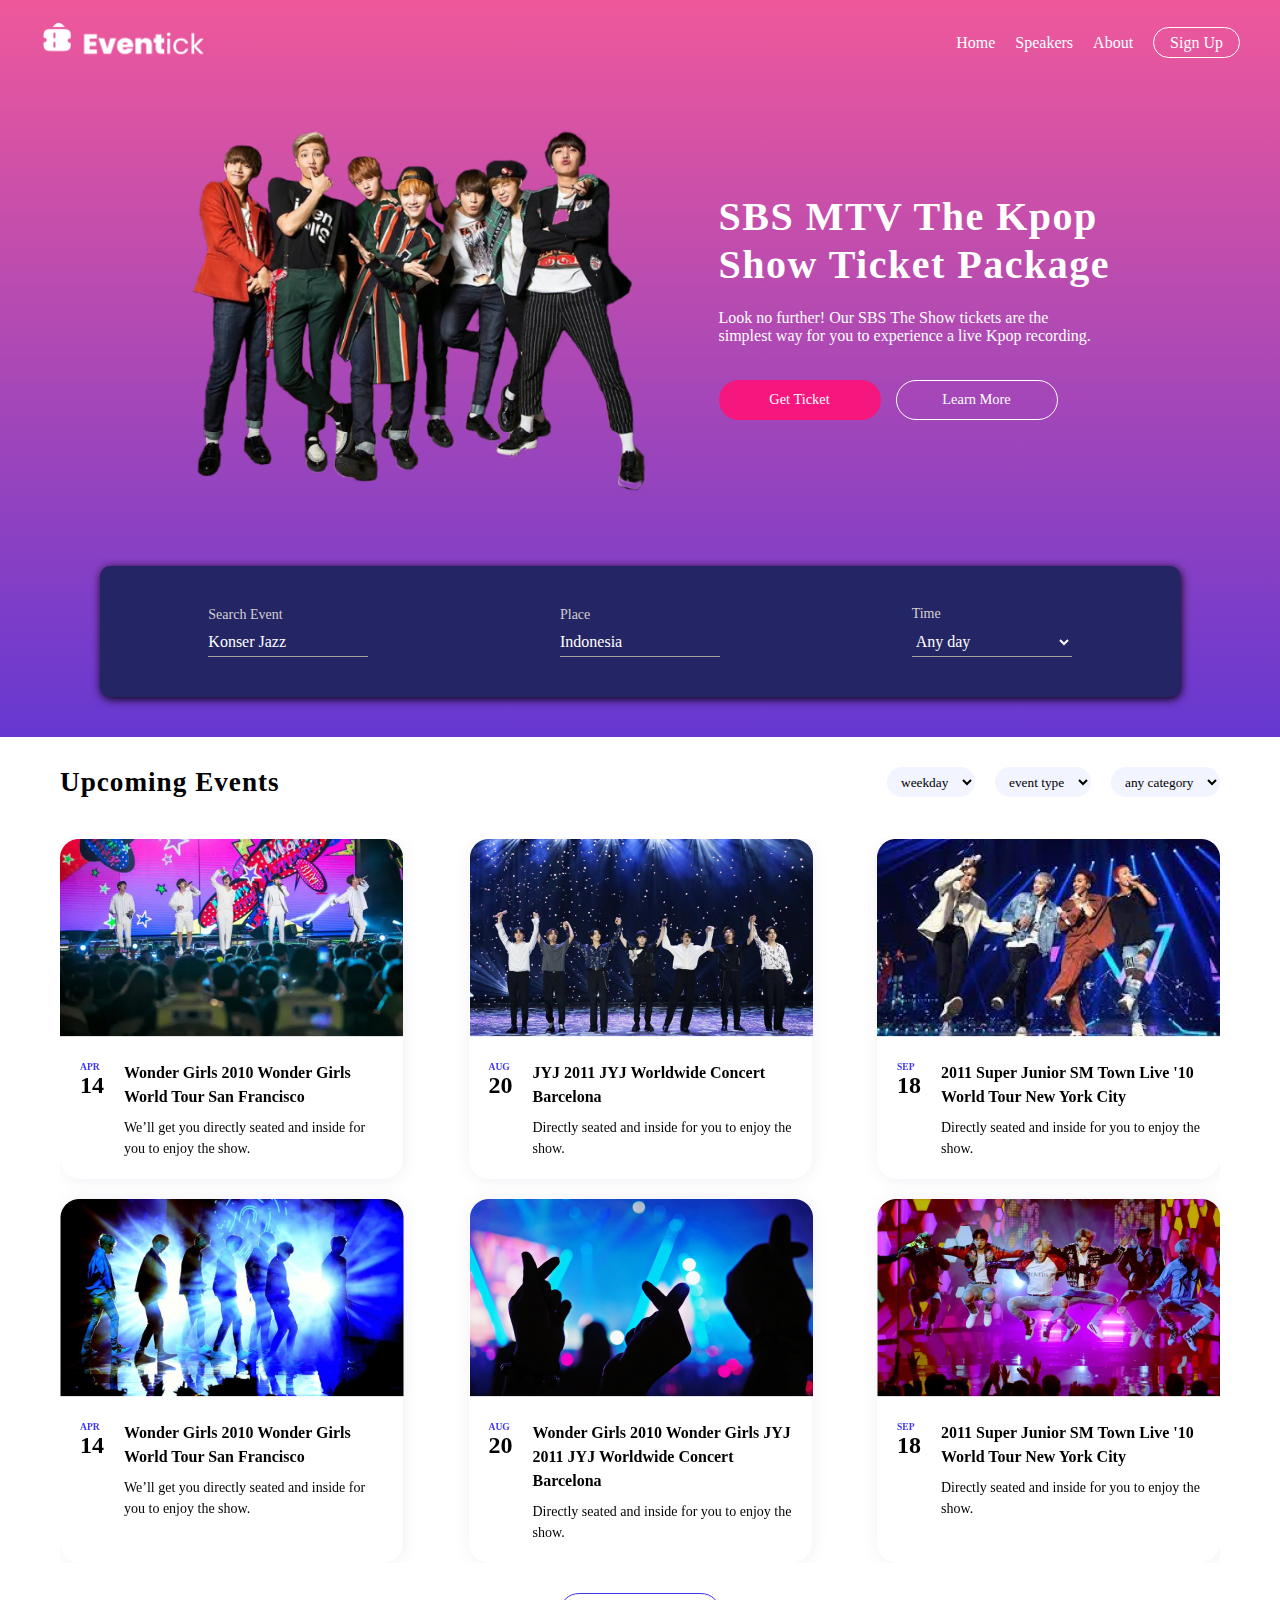
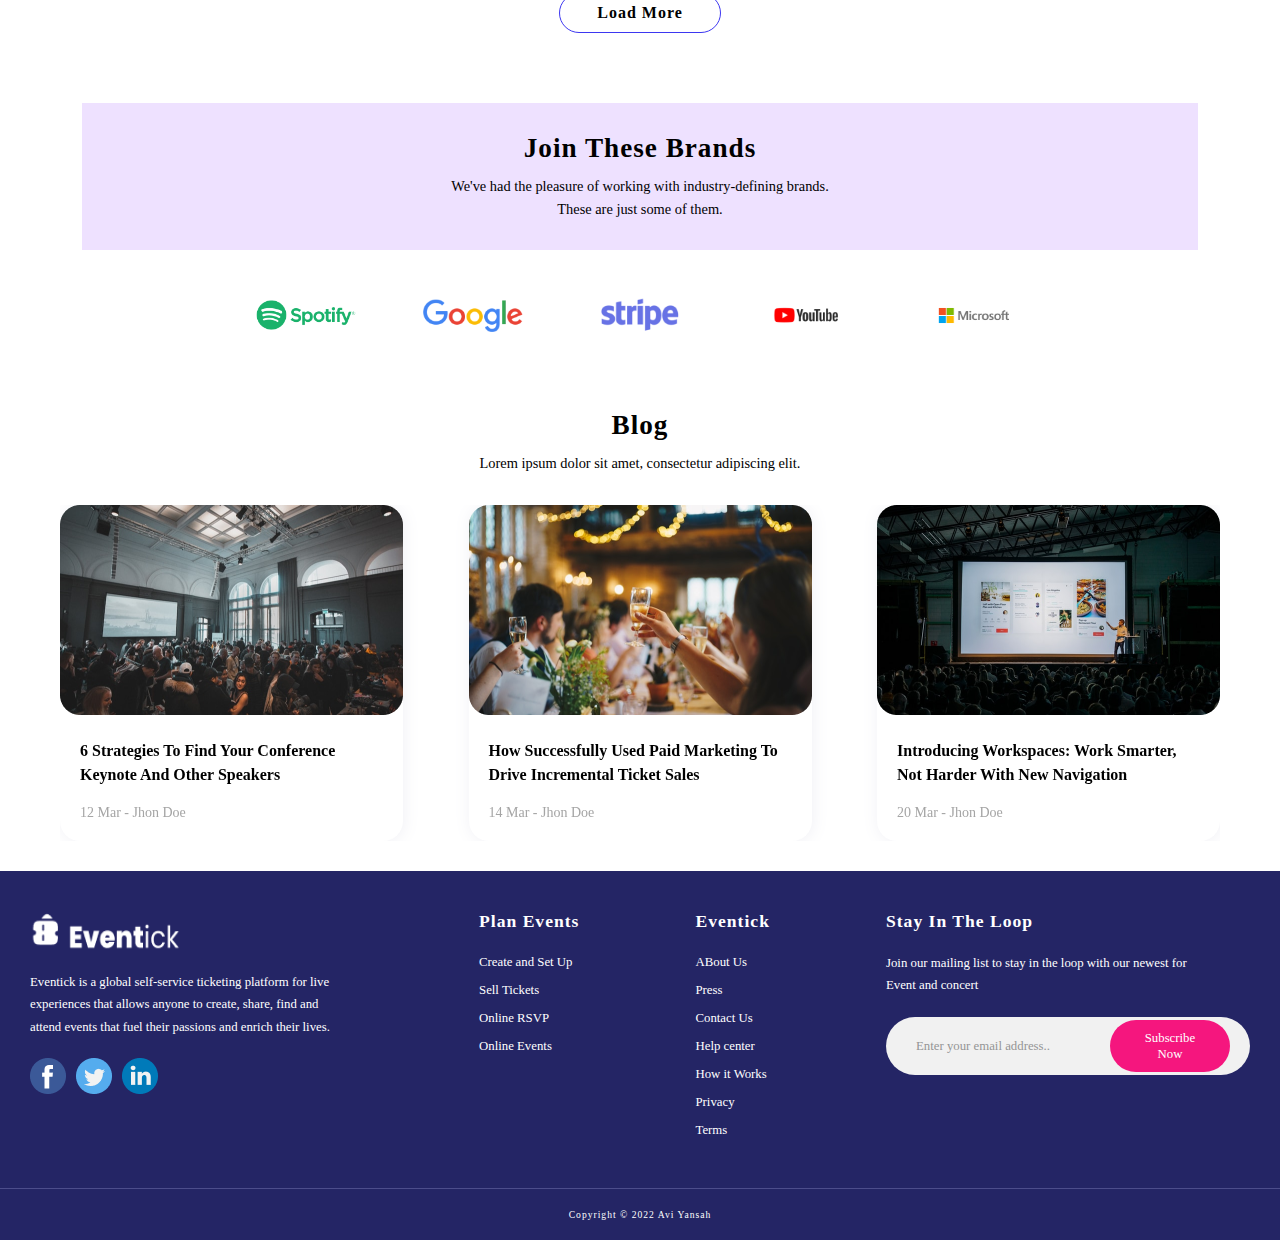
==== index.html @ 6600b99f "Ajouter speakers section" ====
<!DOCTYPE html>
<html lang="en">

<head>
    <meta charset="UTF-8">
    <meta name="viewport" content="width=device-width, initial-scale=1.0">
    <link rel="stylesheet" href="./assets/css/index.css">
    <title>Eventick</title>
</head>

<body>
    <!--Header-->
    <header>
        <nav>
            <div class="logo">
                <img src="./assets/imgs/eventick.png" alt="Eventick">
            </div>
            <div class="nav-menu">
                <ul>
                    <li><a href="index.html">Home</a></li>
                    <li><a href="speakers.html">Speakers</a></li>
                    <li><a href="about.html">About</a></li>
                    <li class="signup-button"><a href="about.html">Sign Up</a></li>
                </ul>
            </div>
        </nav>
        <div class="hero-section">
            <div class="hero-image">
                <img src="./assets/imgs/home-img.png" alt="">
            </div>
            <div class="hero-text">
                <h1 class="hero-title">
                    SBS MTV The Kpop Show Ticket Package
                </h1>
                <p class="hero-paragraph">
                    Look no further! Our SBS The Show tickets are the simplest way for you to experience a live Kpop
                    recording.
                </p>
                <div class="hero-buttons">
                    <button class="primary-button">
                        <a href="#">Get Ticket</a>
                    </button>
                    <button class="secondary-button">
                        <a href="#">Learn more</a>
                    </button>
                </div>
            </div>
        </div>
        <div class="search-box">
            <div class="box">
                <div class="box-title">Search Event</div>
                <input type="search" placeholder="Konser Jazz">
            </div>
            <div class="box">
                <div class="box-title">Place</div>
                <input type="search" placeholder="Indonesia">
            </div>
            <div class="box">
                <div class="box-title">Time</div>
                <select name="time" id="">
                    <option value="Any day">Any day</option>
                </select>
            </div>
        </div>
    </header>
    <!--End Header-->

    <!--events section-->
    <section class="events">
        <div class="events-head">
            <h4 class="events-title section-title">
                Upcoming Events
            </h4>
            <div class="filter">
                <select name="weekday" id="weekday">
                    <option value="weekday">weekday</option>
                </select>
                <select name="Event-filter" id="events-type">
                    <option value="Event-Type">event type</option>
                </select>
                <select name="category" id="category">
                    <option value="category">any category</option>
                </select>
            </div>
        </div>
        <div class="grid-list">
            <div class="card">
                <div class="card-image">
                    <img src="./assets/imgs/event1.png" alt="">
                </div>
                <div class="card-content">
                    <div class="event-date">
                        <p>APR
                        <p>
                        <p>14</p>
                    </div>
                    <div class="event-content_text">
                        <h5 class="card-title">Wonder Girls 2010 Wonder Girls
                            World Tour San Francisco
                        </h5>
                        <p class="card-descreption">
                            We’ll get you directly seated and
                            inside for you to enjoy the show.
                        </p>
                    </div>
                </div>
            </div>
            <div class="card">
                <div class="card-image">
                    <img src="./assets/imgs/event2.png" alt="">
                </div>
                <div class="card-content">
                    <div class="event-date">
                        <p>AUG
                        <p>
                        <p>20</p>
                    </div>
                    <div class="event-content_text">
                        <h5 class="card-title">
                            JYJ 2011 JYJ Worldwide Concert Barcelona
                        </h5>
                        <p class="card-descreption">
                            Directly seated and inside for you to enjoy the show.
                        </p>
                    </div>
                </div>
            </div>
            <div class="card">
                <div class="card-image">
                    <img src="./assets/imgs/event3.png" alt="">
                </div>
                <div class="card-content">
                    <div class="event-date">
                        <p>SEP
                        <p>
                        <p>18</p>
                    </div>
                    <div class="event-content_text">
                        <h5 class="card-title">
                            2011 Super Junior SM Town Live '10 World Tour New York City
                        </h5>
                        <p class="card-descreption">
                            Directly seated and inside for you to enjoy the show.
                        </p>
                    </div>
                </div>
            </div>
            <div class="card">
                <div class="card-image">
                    <img src="./assets/imgs/event4.png" alt="">
                </div>
                <div class="card-content">
                    <div class="event-date">
                        <p>APR
                        <p>
                        <p>14</p>
                    </div>
                    <div class="event-content_text">
                        <h5 class="card-title">
                            Wonder Girls 2010 Wonder Girls World Tour San Francisco
                        </h5>
                        <p class="card-descreption">
                            We’ll get you directly seated and inside for you to enjoy the show.
                        </p>
                    </div>
                </div>
            </div>
            <div class="card">
                <div class="card-image">
                    <img src="./assets/imgs/event5.png" alt="">
                </div>
                <div class="card-content">
                    <div class="event-date">
                        <p>AUG
                        <p>
                        <p>20</p>
                    </div>
                    <div class="event-content_text">
                        <h5 class="card-title">Wonder Girls 2010 Wonder Girls
                            JYJ 2011 JYJ Worldwide Concert Barcelona
                        </h5>
                        <p class="card-descreption">
                            Directly seated and inside for you to enjoy the show.
                        </p>
                    </div>
                </div>
            </div>
            <div class="card">
                <div class="card-image">
                    <img src="./assets/imgs/event6.png" alt="">
                </div>
                <div class="card-content">
                    <div class="event-date">
                        <p>SEP
                        <p>
                        <p>18</p>
                    </div>
                    <div class="event-content_text">
                        <h5 class="card-title">
                            2011 Super Junior SM Town Live '10 World Tour New York City
                        </h5>
                        <p class="card-descreption">
                            Directly seated and inside for you to enjoy the show.
                        </p>
                    </div>
                </div>
            </div>
        </div>
        <button type="button" class="secondary-button load-more_btn">
            <a href="#">Load More</a>
        </button>
    </section>
    <!--end events section-->

    <!--brands section-->
    <section class="brands">
        <div class="brands-background">
            <h4 class="section-title">
                Join these brands
            </h4>
            <p class="descreption">
                We've had the pleasure of working with industry-defining brands.<br>
                These are just some of them.
            </p>

        </div>
        <div class="brands-list">
            <div class="brand-logo">
                <img src="/assets/imgs/spotify.png" alt="">
            </div>
            <div class="brand-logo">
                <img src="/assets/imgs/google.png" alt="">
            </div>
            <div class="brand-logo">
                <img src="/assets/imgs/stripe.png" alt="">
            </div>
            <div class="brand-logo">
                <img src="/assets/imgs/youtube.png" alt="">
            </div>
            <div class="brand-logo">
                <img src="/assets/imgs/microsoft.png" alt="">
            </div>
        </div>

    </section>
    <!--end brands section-->

    <!--blog section-->
    <section class="blog">
        <div class="blog-heading">
            <h4 class="section-title">
                Blog
            </h4>
            <p class="descreption">
                Lorem ipsum dolor sit amet, consectetur adipiscing elit.
            </p>
        </div>
        <div class="grid-list">
            <div class="card">
                <div class="card-image">
                    <img src="/assets/imgs/blog1.png" alt="">
                </div>
                <div class="blog-card-content">
                    <h5 class="card-title">
                        6 Strategies to Find Your Conference Keynote and Other Speakers
                    </h5>
                    <p class="blog-publishing-info">
                        12 Mar - Jhon Doe
                    </p>
                </div>
            </div>
            <div class="card">
                <div class="card-image">
                    <img src="/assets/imgs/blog2.png" alt="">
                </div>
                <div class="blog-card-content">
                    <h5 class="card-title">
                        How Successfully Used Paid Marketing to Drive Incremental Ticket Sales
                    </h5>
                    <p class="blog-publishing-info">
                        14 Mar - Jhon Doe
                    </p>
                </div>
            </div>
            <div class="card">
                <div class="card-image">
                    <img src="/assets/imgs/blog3.png" alt="">
                </div>
                <div class="blog-card-content">
                    <h5 class="card-title">
                        Introducing Workspaces: Work smarter, not harder with new navigation
                    </h5>
                    <p class="blog-publishing-info">
                        20 Mar - Jhon Doe
                    </p>
                </div>
            </div>
        </div>
    </section>
    <!--end blog section-->

    <!--footer-->
    <footer>
        <div class="footer">
            <div class="footer-info">
                <div class="footer-logo">
                    <img src="/assets/imgs/eventick.png" alt="">
                </div>
                <p class="footer-paragraph">
                    Eventick is a global self-service ticketing
                    platform for live experiences that allows anyone
                    to create, share, find and attend events that fuel
                    their passions and enrich their lives.
                </p>
                <div class="social-media_icons">
                    <div class="icon">
                        <img src="/assets/imgs/facebook.png" alt="">
                    </div>
                    <div class="icon">
                        <img src="/assets/imgs/twitter.png" alt="">
                    </div>
                    <div class="icon">
                        <img src="/assets/imgs/linkedin.png" alt="">
                    </div>
                </div>
            </div>

            <div class="footer-menu events-plan">
                <h5 class="footer-items_title">
                    Plan Events
                </h5>
                <ul>
                    <li><a href="#">Create and Set Up</a></li>
                    <li><a href="#">Sell Tickets</a></li>
                    <li><a href="#">Online RSVP</a></li>
                    <li><a href="#">Online Events</a></li>
                </ul>
            </div>

            <div class="footer-menu">
                <h5 class="footer-items_title">
                    Eventick
                </h5>
                <ul class="footer-menu_items">
                    <li><a href="about.html">ABout Us</a></li>
                    <li><a href="#">Press</a></li>
                    <li><a href="#">Contact Us</a></li>
                    <li><a href="#">Help center</a></li>
                    <li><a href="#">How it Works</a></li>
                    <li><a href="#">Privacy</a></li>
                    <li><a href="#">Terms</a></li>
                </ul>
            </div>

            <div class="subscribe">
                <div class="subscribe-text">
                    <h5 class="footer-items_title">
                        Stay In The Loop
                    </h5>
                    <p class="footer-paragraph">
                        Join our mailing list to stay in the loop
                        with our newest for Event and concert
                    </p>
                    <form action="" class="subscribe-form">
                        <input type="email" placeholder="Enter your email address..">
                        <button class="subscribe-button"><a href="#">Subscribe Now</a></button>
                    </form>
                </div>
            </div>
        </div>
        <p class="copyright">
            Copyright © 2022 Avi Yansah
        </p>
    </footer>
    <!--end footer-->
</body>

</html>
---- assets/css/index.css ----
* {
  margin: 0;
  padding: 0;
  box-sizing: border-box;
  font-family: "puppins";
}
:root {
  --primary-color: #f5167e;
  --secondary-color: #3d37f1;
  --color1: #242565;
}
header {
  padding: 20px 40px;
  background-image: linear-gradient(#ed4690e6, rgba(85, 34, 204, 0.9)),
    url("./imgs/bg1.png");
  background-position: center;
  background-repeat: no-repeat;
  background-size: cover;
  display: flex;
  flex-direction: column;
}
nav {
  display: flex;
  justify-content: space-between;
  align-items: center;
}
.nav-menu ul {
  display: flex;
  list-style: none;
}
.nav-menu ul li {
  margin-right: 20px;
}
.nav-menu ul li:last-child {
  margin-right: 0;
}
.nav-menu ul li a {
  color: #fff;
  text-decoration: none;
  font-size: 1rem;
}
.logo {
  width: 165px;
  height: 46px;
}
.logo img {
  width: 100%;
  height: 100%;
  object-fit: fill;
}
.signup-button a {
  width: 113px;
  width: 41px;
  border: 1px solid #ffffff;
  padding: 6px 16px;
  border-radius: 20px;
  background: transparent;
}

.hero-section {
  display: flex;
  align-items: center;
  justify-content: center;
  padding: 40px 0;
}
.hero-image {
  width: 600px;
  height: 400px;
  padding: 10px;
}
.hero-image img {
  width: 100%;
  height: 100%;
  object-fit: contain;
}
.hero-text {
  display: flex;
  flex-direction: column;
  color: #fff;
  max-width: 443px;
}
.hero-title {
  font-size: 2.5rem;
  line-height: 3rem;
  letter-spacing: 1.5px;
}
.hero-paragraph {
  font-size: 1.125;
  margin: 20px 0;
  max-width: 380px;
}
.hero-buttons {
  display: flex;
  column-gap: 15px;
  row-gap: 20px;
  flex-wrap: wrap;
  margin-top: 15px;
}
.primary-button,
.secondary-button {
  outline: none;
  border-radius: 20px;
  width: 162px;
  height: 40px;
}
.primary-button a,
.secondary-button a {
  font-size: 0.9rem;
  font-weight: 500;
  padding: 8px 32px;
  text-transform: capitalize;
  color: #fff;
  text-decoration: none;
  text-align: center;
}
.primary-button {
  border: none;
  background-color: var(--primary-color);
}
.secondary-button {
  background: transparent;
  border: 1px solid #ffffff;
}

.search-box {
  align-self: center;
  display: flex;
  justify-content: space-around;
  align-items: center;
  flex-wrap: wrap;
  gap: 15px;
  background-color: var(--color1);
  padding: 40px 20px;
  border-radius: 10px;
  width: 90%;
  max-width: 1086px;
  box-shadow: 1px 2px 10px #000;
  margin: 20px auto;
}
.box-title {
  color: #d4d0d0;
  margin-bottom: 5px;
  font-size: 14px;
  font-weight: 400;
}
.box input,
.box select {
  font-size: 16px;
  outline: none;
  background: transparent;
  border: none;
  border-bottom: 1px solid #a5a1a1;
  padding: 5px 0;
  color: #fff;
  width: 160px;
}
.box input::placeholder {
  color: #ffffff;
}

/*events section*/
.section-title {
  font-size: 1.7rem;
  font-weight: 600;
  text-transform: capitalize;
  letter-spacing: 1px;
  margin-bottom: 0.7rem;
}
.events {
  display: flex;
  flex-direction: column;
  justify-content: center;
  align-items: center;
  row-gap: 30px;
  padding: 30px 60px;
}

.events-head,.speakers-head {
  display: flex;
  justify-content: space-between;
  width: 100%;
}

.filter {
  display: flex;
  gap: 20px;
}
.filter select {
  height: 30px;
  outline: none;
  border-radius: 20px;
  padding: 5px 10px;
  background-color: #F2F4FF;
  border: none;
}

.filter select input{
  color: #1D275F;
  font-size: 0.875rem;
  opacity: .7;
}

.grid-list {
  width: 100%;
  display: grid;
  grid-template-columns: 1fr 1fr auto;
  row-gap: 20px;
  column-gap: 15px;
  overflow: hidden;
  padding: 1.2rem auto;
}

.card {
  width: 343px;
  border-radius: 20px;
  filter: drop-shadow(1px 1px 8px #f0f0f5);
  background: #ffffff;
}

.card-image img{
  object-fit: cover;
}

.card-content {
  display: flex;
  padding: 20px;
  column-gap: 20px;
  border-bottom-left-radius: 20px;
  border-bottom-right-radius: 20px;
}

.event-date p:first-child {
  color: var(--secondary-color);
  font-size: 0.6rem;
  font-weight: 600;
}
.event-date p:last-child {
  font-size: 1.5rem;
  font-weight: 600;
}

.card-title {
  font-size: 1rem;
  text-transform: capitalize;
  line-height: 150%;
  margin-bottom: 0.5rem;
}

.card-descreption {
  font-size: 0.875rem;
  line-height: 150%;
}
.load-more_btn {
  border: 1px solid var(--secondary-color);
}
.load-more_btn a {
  color: #000;
  font-size: 1rem;
  text-transform: capitalize;
  letter-spacing: 1px;
  font-weight: 550;
}

/*brands*/

.brands {
  display: flex;
  flex-direction: column;
  align-items: center;
  row-gap: 40px;
  padding: 40px 20px;
}

.brands-background {
  background-color: #eee1ff;
  width: 90%;
  text-align: center;
  padding: 30px;
}

.descreption {
  font-size: 0.9rem;
  line-height: 1.4rem;
}

.brands-list {
  display: flex;
  justify-content: center;
  flex-wrap: wrap;
}

.brand-logo {
  width: 167px;
  height: 50px;
  display: flex;
  justify-content: center;
  align-items: center;
}
.brand-logo img {
  width: 100%;
  height: 100%;
  object-fit: contain;
}

.brand-logo img:nth-child(1),
.brand-logo img:nth-child(2),
.brand-logo img:nth-child(3) {
  width: 60%;
}

/*blog*/

.blog {
  display: flex;
  flex-direction: column;
  align-items: center;
  padding: 30px 60px;
}

.blog-heading {
  text-align: center;
  margin-bottom: 30px;
}

.blog-card-content{
  display: flex;
  flex-direction: column;
  padding: 20px;
  row-gap: 10px;
  border-bottom-left-radius: 20px;
  border-bottom-right-radius: 20px;
}
.blog-publishing-info{
  font-size: 0.875rem;
  color: #A5A5A5;
}


/*footer */
footer{
  background-color: var(--color1);
  display: flex;
  flex-direction: column;
}
.footer{
  align-items: start;
  display: flex;
  flex-wrap: wrap;
  justify-content : space-between;
  gap: 20px;
  padding: 40px 30px;
  border-bottom: 1px solid #4C4D8B;
}
.footer-info{
  display: flex;
  flex-direction: column;
}
.footer-logo{
  width: 150px;
  height: 50px;
}
.footer-logo img{
  width: 100%;
  height: 100%;
}

.footer-paragraph{
  font-size: .8rem;
  color: #ffffff;
  max-width : 333px;
  margin : 10px 0 20px 0;
  padding-right: 20px;
  line-height: 1.4rem;
}

.social-media_icons{
  display: flex;
  justify-content: start;
}

.icon{
  width: 36px;
  height: 36px;
  margin-right: 10px;
}
.icon:last-child{
  margin-right : 0;
}
.icon img{
  width: 100%;
  height: 100%;
}

.footer-items_title{
  font-size: 1.1rem;
  color: #ffffff;
  letter-spacing: 1px;
  margin-bottom : 20px;
}
.footer-menu ul{
  list-style : none;
}
.footer-menu ul li{
  margin-bottom : 10px;
}
.footer-menu ul li a{
  text-decoration: none;
  color: #ffffff;
  font-size : .8rem
}

.subscribe{
  display : flex;
  flex-direction: column;
}
.subscribe-form{
  background-color: #F1F1F1;
  width: 364px;
  height: 58px;
  border-radius: 50px;
  padding: 5px 20px;

  display: flex;
  align-items: center;
  justify-content: center;
  column-gap: 20px;
}

.subscribe-form input{
  padding: 5px 10px;
  outline: none;
  border: none;
  background: transparent;
}
.subscribe-form input::placeholder{
  color: #959595;
  font-size: .8rem;
}

.subscribe-button{
  max-width: 130px;
  padding: 10px 24px;
  text-align: center;
  outline: none;
  background-color: var(--primary-color);
  border: none;
  border-radius: 50px;
}
.subscribe-button a{
   font-size: .8rem;
   color: #ffffff;
   text-decoration: none;
}

.copyright{
  font-size: .6rem;
  color: #ffffff;
  margin: 20px 0;
  letter-spacing : 1px;
  text-align: center;
}
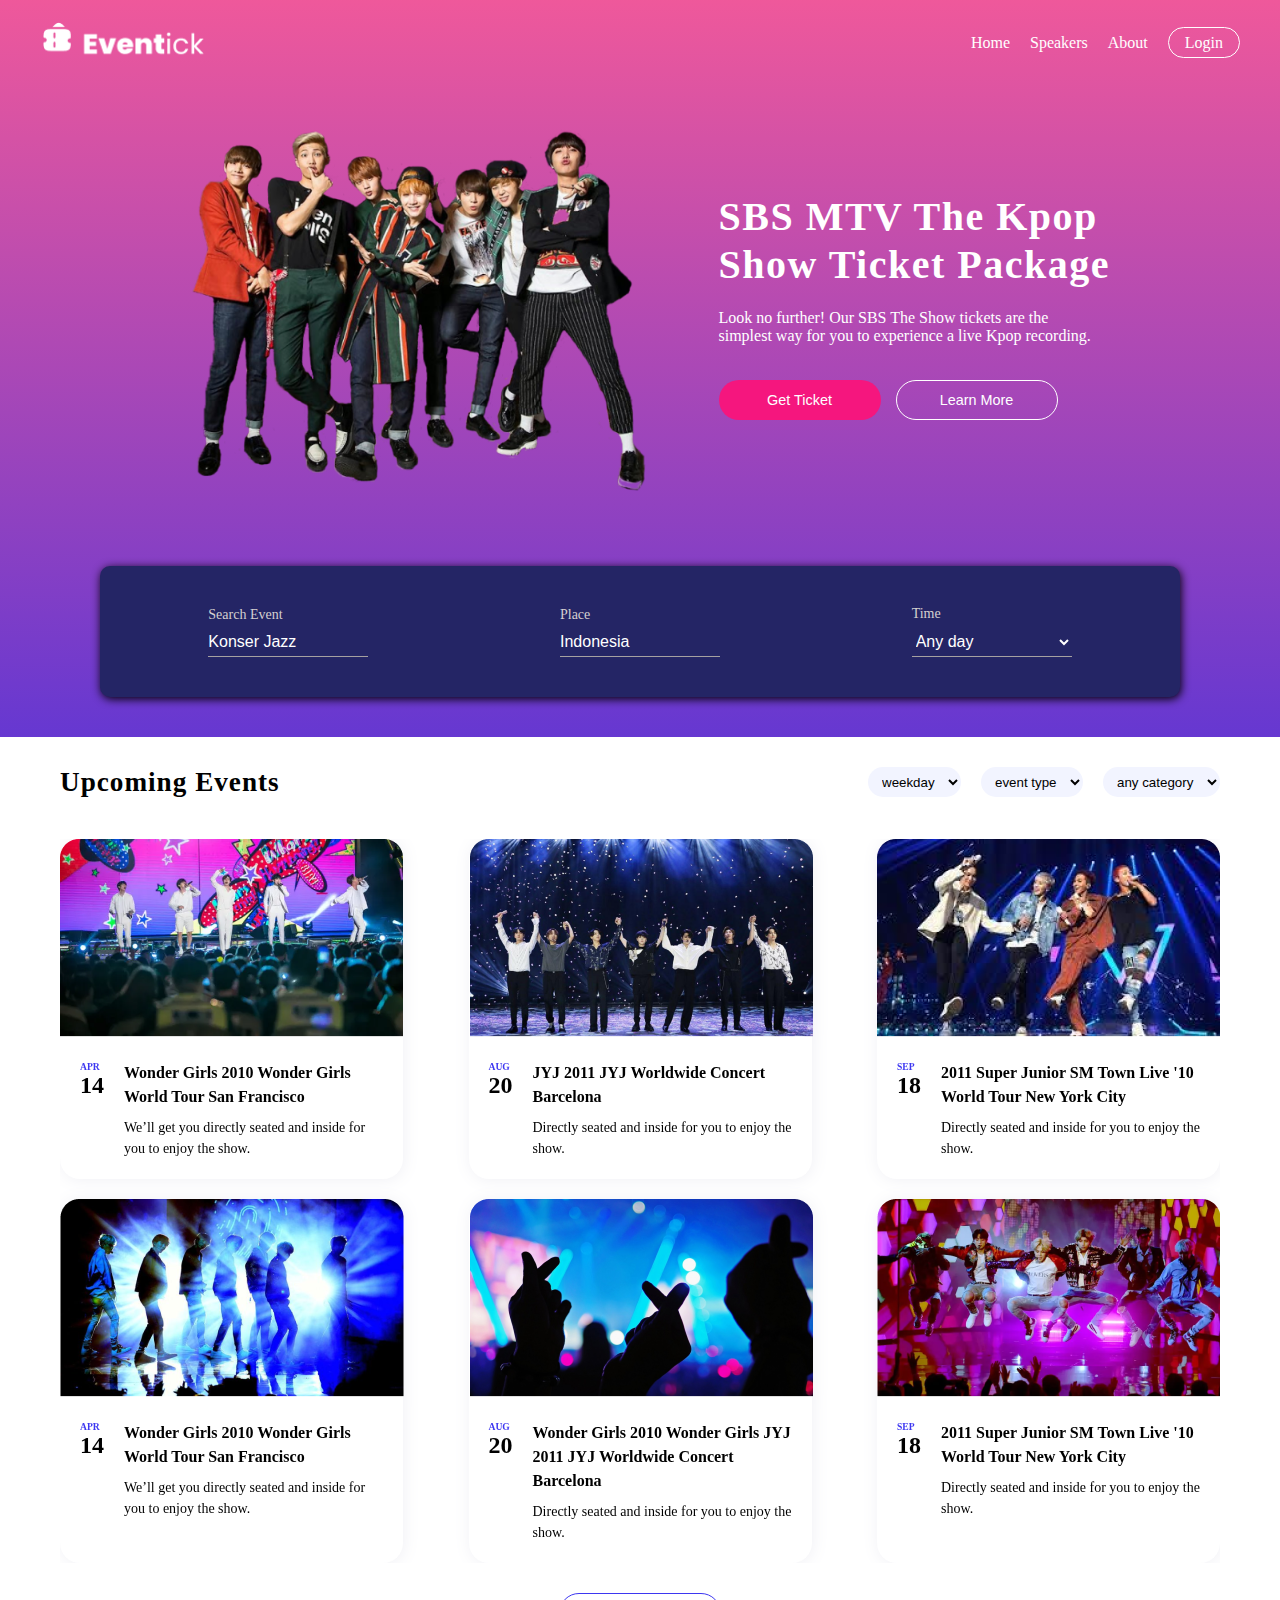
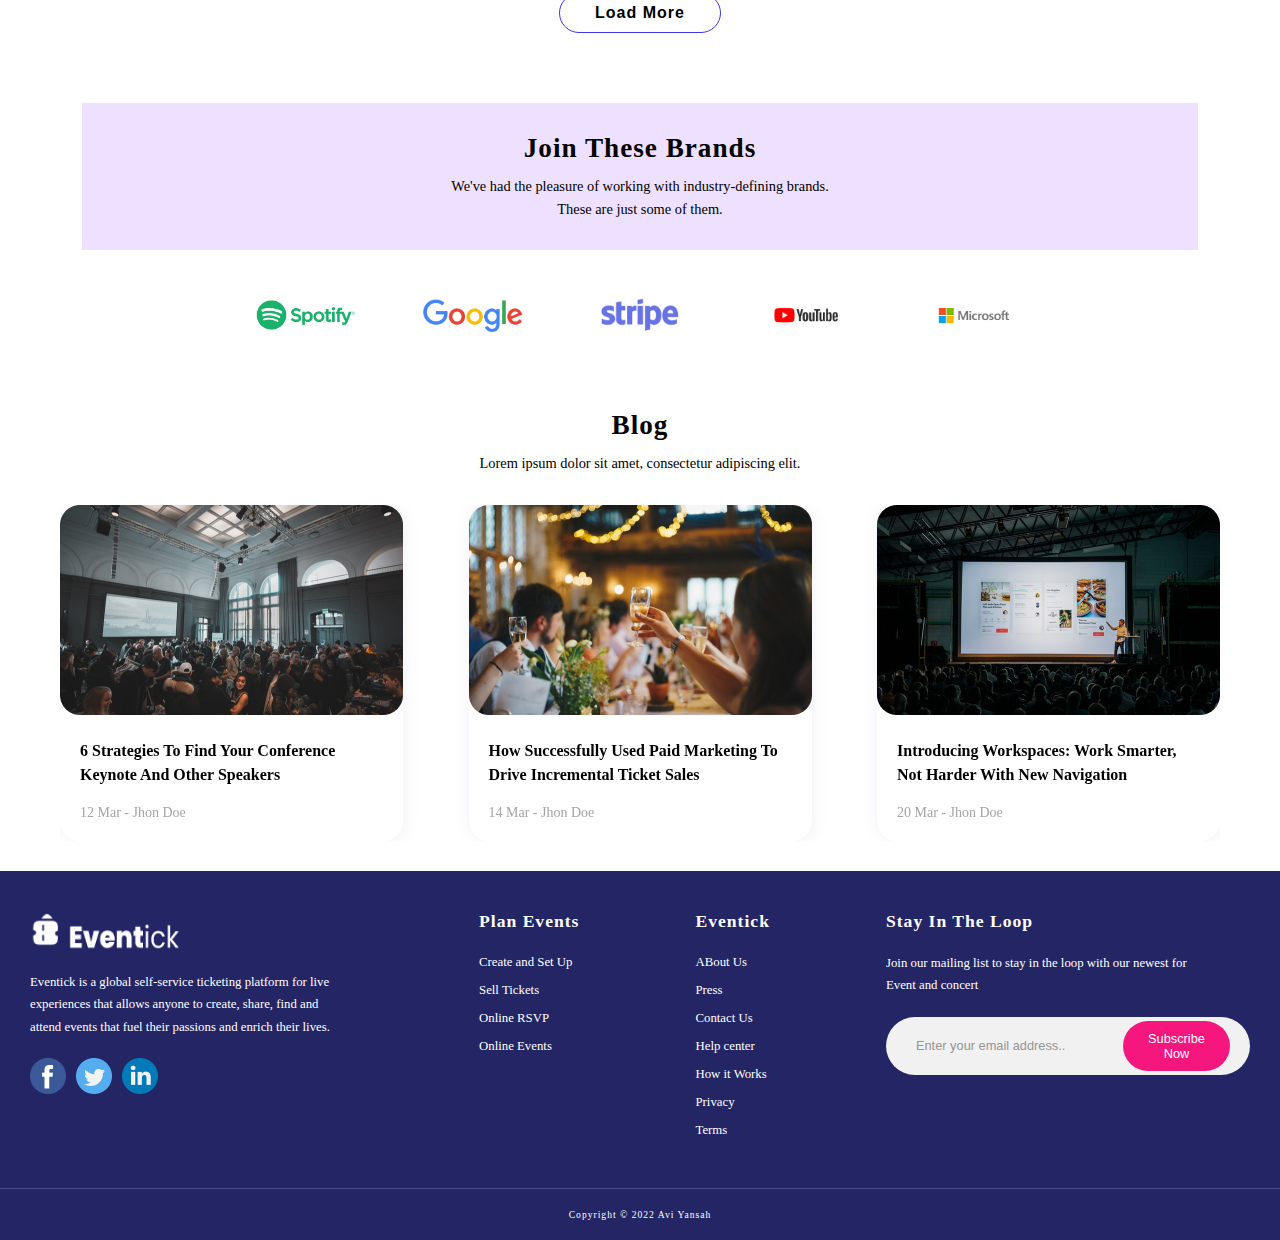
==== commit 9969a598: "finalisation descktop version" ====
--- a/index.html
+++ b/index.html
@@ -20,7 +20,7 @@
                     <li><a href="index.html">Home</a></li>
                     <li><a href="speakers.html">Speakers</a></li>
                     <li><a href="about.html">About</a></li>
-                    <li class="signup-button"><a href="about.html">Sign Up</a></li>
+                    <li class="signup-button"><a href="login.html">Login</a></li>
                 </ul>
             </div>
         </nav>
--- a/assets/css/index.css
+++ b/assets/css/index.css
@@ -2,7 +2,6 @@
   margin: 0;
   padding: 0;
   box-sizing: border-box;
-  font-family: "puppins";
 }
 :root {
   --primary-color: #f5167e;
@@ -175,7 +174,8 @@
   padding: 30px 60px;
 }
 
-.events-head,.speakers-head {
+.events-head,
+.speakers-head {
   display: flex;
   justify-content: space-between;
   width: 100%;
@@ -190,14 +190,14 @@
   outline: none;
   border-radius: 20px;
   padding: 5px 10px;
-  background-color: #F2F4FF;
+  background-color: #f2f4ff;
   border: none;
 }
 
-.filter select input{
-  color: #1D275F;
+.filter select input {
+  color: #1d275f;
   font-size: 0.875rem;
-  opacity: .7;
+  opacity: 0.7;
 }
 
 .grid-list {
@@ -217,7 +217,7 @@
   background: #ffffff;
 }
 
-.card-image img{
+.card-image img {
   object-fit: cover;
 }
 
@@ -322,7 +322,7 @@
   margin-bottom: 30px;
 }
 
-.blog-card-content{
+.blog-card-content {
   display: flex;
   flex-direction: column;
   padding: 20px;
@@ -330,91 +330,90 @@
   border-bottom-left-radius: 20px;
   border-bottom-right-radius: 20px;
 }
-.blog-publishing-info{
+.blog-publishing-info {
   font-size: 0.875rem;
-  color: #A5A5A5;
-}
-
+  color: #a5a5a5;
+}
 
 /*footer */
-footer{
+footer {
   background-color: var(--color1);
   display: flex;
   flex-direction: column;
 }
-.footer{
+.footer {
   align-items: start;
   display: flex;
   flex-wrap: wrap;
-  justify-content : space-between;
+  justify-content: space-between;
   gap: 20px;
   padding: 40px 30px;
-  border-bottom: 1px solid #4C4D8B;
-}
-.footer-info{
-  display: flex;
-  flex-direction: column;
-}
-.footer-logo{
+  border-bottom: 1px solid #4c4d8b;
+}
+.footer-info {
+  display: flex;
+  flex-direction: column;
+}
+.footer-logo {
   width: 150px;
   height: 50px;
 }
-.footer-logo img{
+.footer-logo img {
   width: 100%;
   height: 100%;
 }
 
-.footer-paragraph{
-  font-size: .8rem;
-  color: #ffffff;
-  max-width : 333px;
-  margin : 10px 0 20px 0;
+.footer-paragraph {
+  font-size: 0.8rem;
+  color: #ffffff;
+  max-width: 333px;
+  margin: 10px 0 20px 0;
   padding-right: 20px;
   line-height: 1.4rem;
 }
 
-.social-media_icons{
+.social-media_icons {
   display: flex;
   justify-content: start;
 }
 
-.icon{
+.icon {
   width: 36px;
   height: 36px;
   margin-right: 10px;
 }
-.icon:last-child{
-  margin-right : 0;
-}
-.icon img{
+.icon:last-child {
+  margin-right: 0;
+}
+.icon img {
   width: 100%;
   height: 100%;
 }
 
-.footer-items_title{
+.footer-items_title {
   font-size: 1.1rem;
   color: #ffffff;
   letter-spacing: 1px;
-  margin-bottom : 20px;
-}
-.footer-menu ul{
-  list-style : none;
-}
-.footer-menu ul li{
-  margin-bottom : 10px;
-}
-.footer-menu ul li a{
+  margin-bottom: 20px;
+}
+.footer-menu ul {
+  list-style: none;
+}
+.footer-menu ul li {
+  margin-bottom: 10px;
+}
+.footer-menu ul li a {
   text-decoration: none;
   color: #ffffff;
-  font-size : .8rem
-}
-
-.subscribe{
-  display : flex;
-  flex-direction: column;
-}
-.subscribe-form{
-  background-color: #F1F1F1;
+  font-size: 0.8rem;
+}
+
+.subscribe {
+  display: flex;
+  flex-direction: column;
+}
+.subscribe-form {
+  background-color: #f1f1f1;
   width: 364px;
   height: 58px;
   border-radius: 50px;
@@ -426,18 +425,18 @@
   column-gap: 20px;
 }
 
-.subscribe-form input{
+.subscribe-form input {
   padding: 5px 10px;
   outline: none;
   border: none;
   background: transparent;
 }
-.subscribe-form input::placeholder{
+.subscribe-form input::placeholder {
   color: #959595;
-  font-size: .8rem;
-}
-
-.subscribe-button{
+  font-size: 0.8rem;
+}
+
+.subscribe-button {
   max-width: 130px;
   padding: 10px 24px;
   text-align: center;
@@ -446,17 +445,16 @@
   border: none;
   border-radius: 50px;
 }
-.subscribe-button a{
-   font-size: .8rem;
-   color: #ffffff;
-   text-decoration: none;
-}
-
-.copyright{
-  font-size: .6rem;
+.subscribe-button a {
+  font-size: 0.8rem;
+  color: #ffffff;
+  text-decoration: none;
+}
+
+.copyright {
+  font-size: 0.6rem;
   color: #ffffff;
   margin: 20px 0;
-  letter-spacing : 1px;
+  letter-spacing: 1px;
   text-align: center;
 }
-
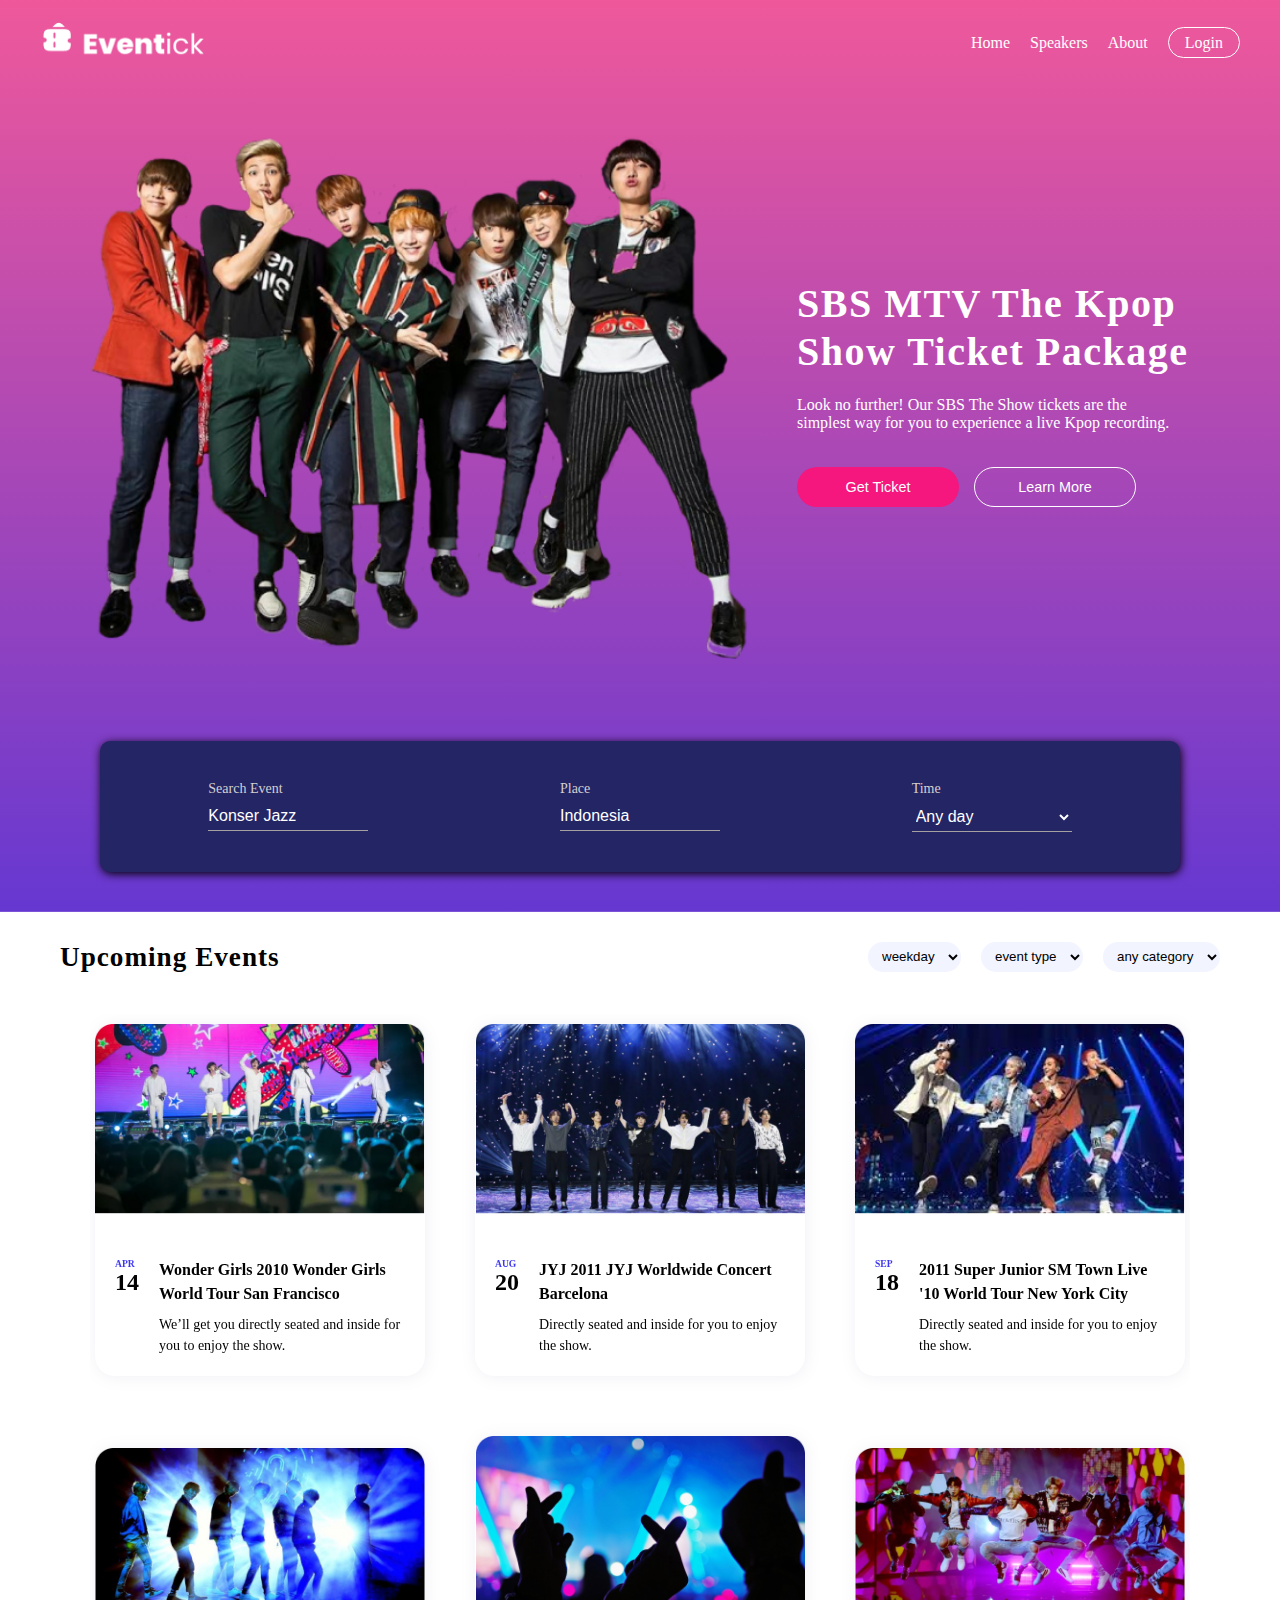
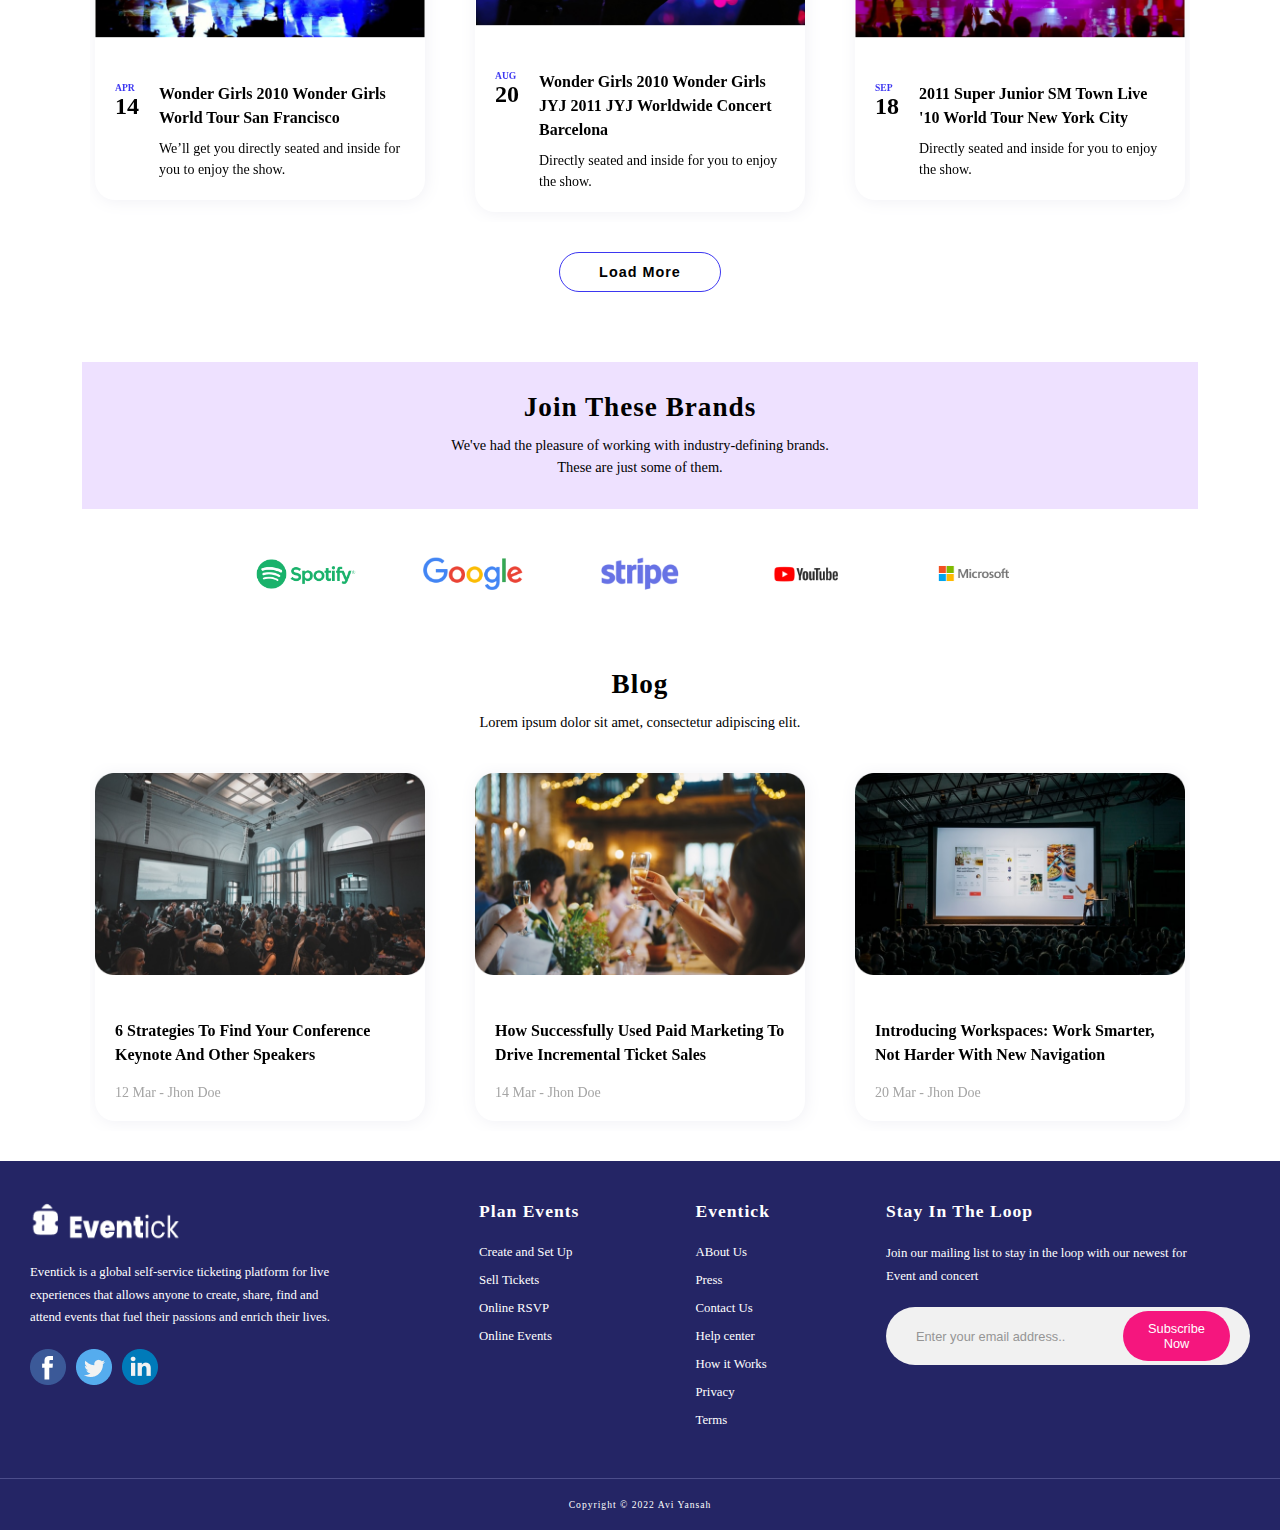
==== commit 1b75c29e: "all the pages are responsive" ====
--- a/index.html
+++ b/index.html
@@ -66,7 +66,7 @@
     <!--End Header-->
 
     <!--events section-->
-    <section class="events">
+    <section class="events padding-left_right">
         <div class="events-head">
             <h4 class="events-title section-title">
                 Upcoming Events
@@ -246,7 +246,7 @@
     <!--end brands section-->
 
     <!--blog section-->
-    <section class="blog">
+    <section class="blog padding-left_right">
         <div class="blog-heading">
             <h4 class="section-title">
                 Blog
--- a/assets/css/index.css
+++ b/assets/css/index.css
@@ -7,6 +7,14 @@
   --primary-color: #f5167e;
   --secondary-color: #3d37f1;
   --color1: #242565;
+}
+.padding-left_right {
+  padding: 30px 60px;
+}
+@media (max-width: 1063px) {
+  .padding-left_right {
+    padding: 60px 20px;
+  }
 }
 header {
   padding: 20px 40px;
@@ -18,10 +26,16 @@
   display: flex;
   flex-direction: column;
 }
+
 nav {
   display: flex;
   justify-content: space-between;
   align-items: center;
+}
+@media (max-width: 650px) {
+  .nav-menu {
+    display: none;
+  }
 }
 .nav-menu ul {
   display: flex;
@@ -62,11 +76,23 @@
   justify-content: center;
   padding: 40px 0;
 }
+@media (max-width: 748px) {
+  .hero-section {
+    flex-direction: column;
+    row-gap: 40px;
+  }
+}
+
 .hero-image {
-  width: 600px;
-  height: 400px;
+  flex: 1;
   padding: 10px;
 }
+/* @media (max-width: 900px) {
+  .hero-image {
+    width: 400px;
+    height: 300px;
+  }
+} */
 .hero-image img {
   width: 100%;
   height: 100%;
@@ -78,6 +104,13 @@
   color: #fff;
   max-width: 443px;
 }
+@media (max-width: 900px) {
+  .hero-text {
+    max-width: 300px;
+    text-align: center;
+  }
+}
+
 .hero-title {
   font-size: 2.5rem;
   line-height: 3rem;
@@ -88,12 +121,22 @@
   margin: 20px 0;
   max-width: 380px;
 }
+
 .hero-buttons {
   display: flex;
   column-gap: 15px;
   row-gap: 20px;
   flex-wrap: wrap;
   margin-top: 15px;
+}
+@media (max-width: 900px) {
+  .hero-title {
+    font-size: 2rem;
+    line-height: 2.3rem;
+  }
+  .hero-buttons {
+    justify-content: center;
+  }
 }
 .primary-button,
 .secondary-button {
@@ -120,7 +163,25 @@
   background: transparent;
   border: 1px solid #ffffff;
 }
-
+@media (max-width: 900px) {
+  .hero-title {
+    font-size: 2rem;
+    line-height: 2.3rem;
+  }
+  .hero-buttons {
+    justify-content: center;
+  }
+  .primary-button,
+  .secondary-button {
+    width: 142px;
+    height: 40px;
+  }
+  .primary-button a,
+  .secondary-button a {
+    font-size: 0.8rem;
+    padding: 8px 28px;
+  }
+}
 .search-box {
   align-self: center;
   display: flex;
@@ -133,6 +194,7 @@
   border-radius: 10px;
   width: 90%;
   max-width: 1086px;
+  min-width: 90%;
   box-shadow: 1px 2px 10px #000;
   margin: 20px auto;
 }
@@ -171,18 +233,25 @@
   justify-content: center;
   align-items: center;
   row-gap: 30px;
-  padding: 30px 60px;
+  overflow: hidden;
+}
+@media (max-width: 450px) {
+  .events {
+    padding: 20px 15px;
+  }
 }
 
 .events-head,
 .speakers-head {
   display: flex;
   justify-content: space-between;
+  flex-wrap: wrap;
   width: 100%;
 }
 
 .filter {
   display: flex;
+  flex-wrap: wrap;
   gap: 20px;
 }
 .filter select {
@@ -201,23 +270,51 @@
 }
 
 .grid-list {
-  width: 100%;
+  max-width: 1100px;
   display: grid;
-  grid-template-columns: 1fr 1fr auto;
-  row-gap: 20px;
-  column-gap: 15px;
+  grid-template-columns: repeat(3, 1fr);
+  align-items: center;
+  justify-content: center;
+  row-gap: 40px;
+  column-gap: 40px;
   overflow: hidden;
   padding: 1.2rem auto;
 }
-
+@media (max-width: 980px) {
+  .grid-list {
+    grid-template-columns: repeat(2, 1fr);
+  }
+}
+@media (max-width: 680px) {
+  .grid-list {
+    display: flex;
+    flex-wrap: wrap;
+    justify-content: center;
+    align-items: center;
+  }
+}
 .card {
-  width: 343px;
   border-radius: 20px;
   filter: drop-shadow(1px 1px 8px #f0f0f5);
   background: #ffffff;
-}
-
+  display: flex;
+  flex-direction: column;
+  justify-content: center;
+  align-items: center;
+  row-gap: 20px;
+  margin: 10px 5px;
+}
+@media (max-width: 680px) {
+  .card {
+    width: 90%;
+    margin: 0;
+  }
+}
+.card-image {
+  width: 100%;
+}
 .card-image img {
+  width: 100%;
   object-fit: cover;
 }
 
@@ -255,7 +352,6 @@
 }
 .load-more_btn a {
   color: #000;
-  font-size: 1rem;
   text-transform: capitalize;
   letter-spacing: 1px;
   font-weight: 550;
@@ -314,7 +410,11 @@
   display: flex;
   flex-direction: column;
   align-items: center;
-  padding: 30px 60px;
+}
+@media (max-width: 450px) {
+  .blog {
+    padding: 20px 15px;
+  }
 }
 
 .blog-heading {
@@ -349,6 +449,11 @@
   gap: 20px;
   padding: 40px 30px;
   border-bottom: 1px solid #4c4d8b;
+}
+@media (max-width: 359px) {
+  .footer {
+    padding: 40px 10px;
+  }
 }
 .footer-info {
   display: flex;
@@ -411,13 +516,14 @@
 .subscribe {
   display: flex;
   flex-direction: column;
+  flex-wrap: wrap;
 }
 .subscribe-form {
   background-color: #f1f1f1;
-  width: 364px;
-  height: 58px;
+  width: 22.75rem;
+  height: 3.625rem;
   border-radius: 50px;
-  padding: 5px 20px;
+  padding: 10px 20px;
 
   display: flex;
   align-items: center;
@@ -437,7 +543,6 @@
 }
 
 .subscribe-button {
-  max-width: 130px;
   padding: 10px 24px;
   text-align: center;
   outline: none;
@@ -450,7 +555,44 @@
   color: #ffffff;
   text-decoration: none;
 }
-
+@media (max-width: 900px) {
+  .logo,
+  .footer-logo {
+    width: 120px;
+    height: 36px;
+  }
+  .subscribe-form {
+    width: 300px;
+    height: 50px;
+    padding: 5px 10px;
+    column-gap: 10px;
+  }
+  .subscribe-button {
+    padding: 5px 15px;
+    border: none;
+    border-radius: 50px;
+  }
+  .subscribe-button a {
+    font-size: 0.6rem;
+  }
+  .icon {
+    width: 26px;
+    height: 26px;
+  }
+}
+@media (max-width: 360px) {
+  .subscribe-form {
+    padding: 5px 10px;
+    width: 17rem;
+    height: 3rem;
+  }
+  .subscribe-button {
+    padding: 5px 10px;
+  }
+  .subscribe-form input {
+    padding: 5px;
+  }
+}
 .copyright {
   font-size: 0.6rem;
   color: #ffffff;
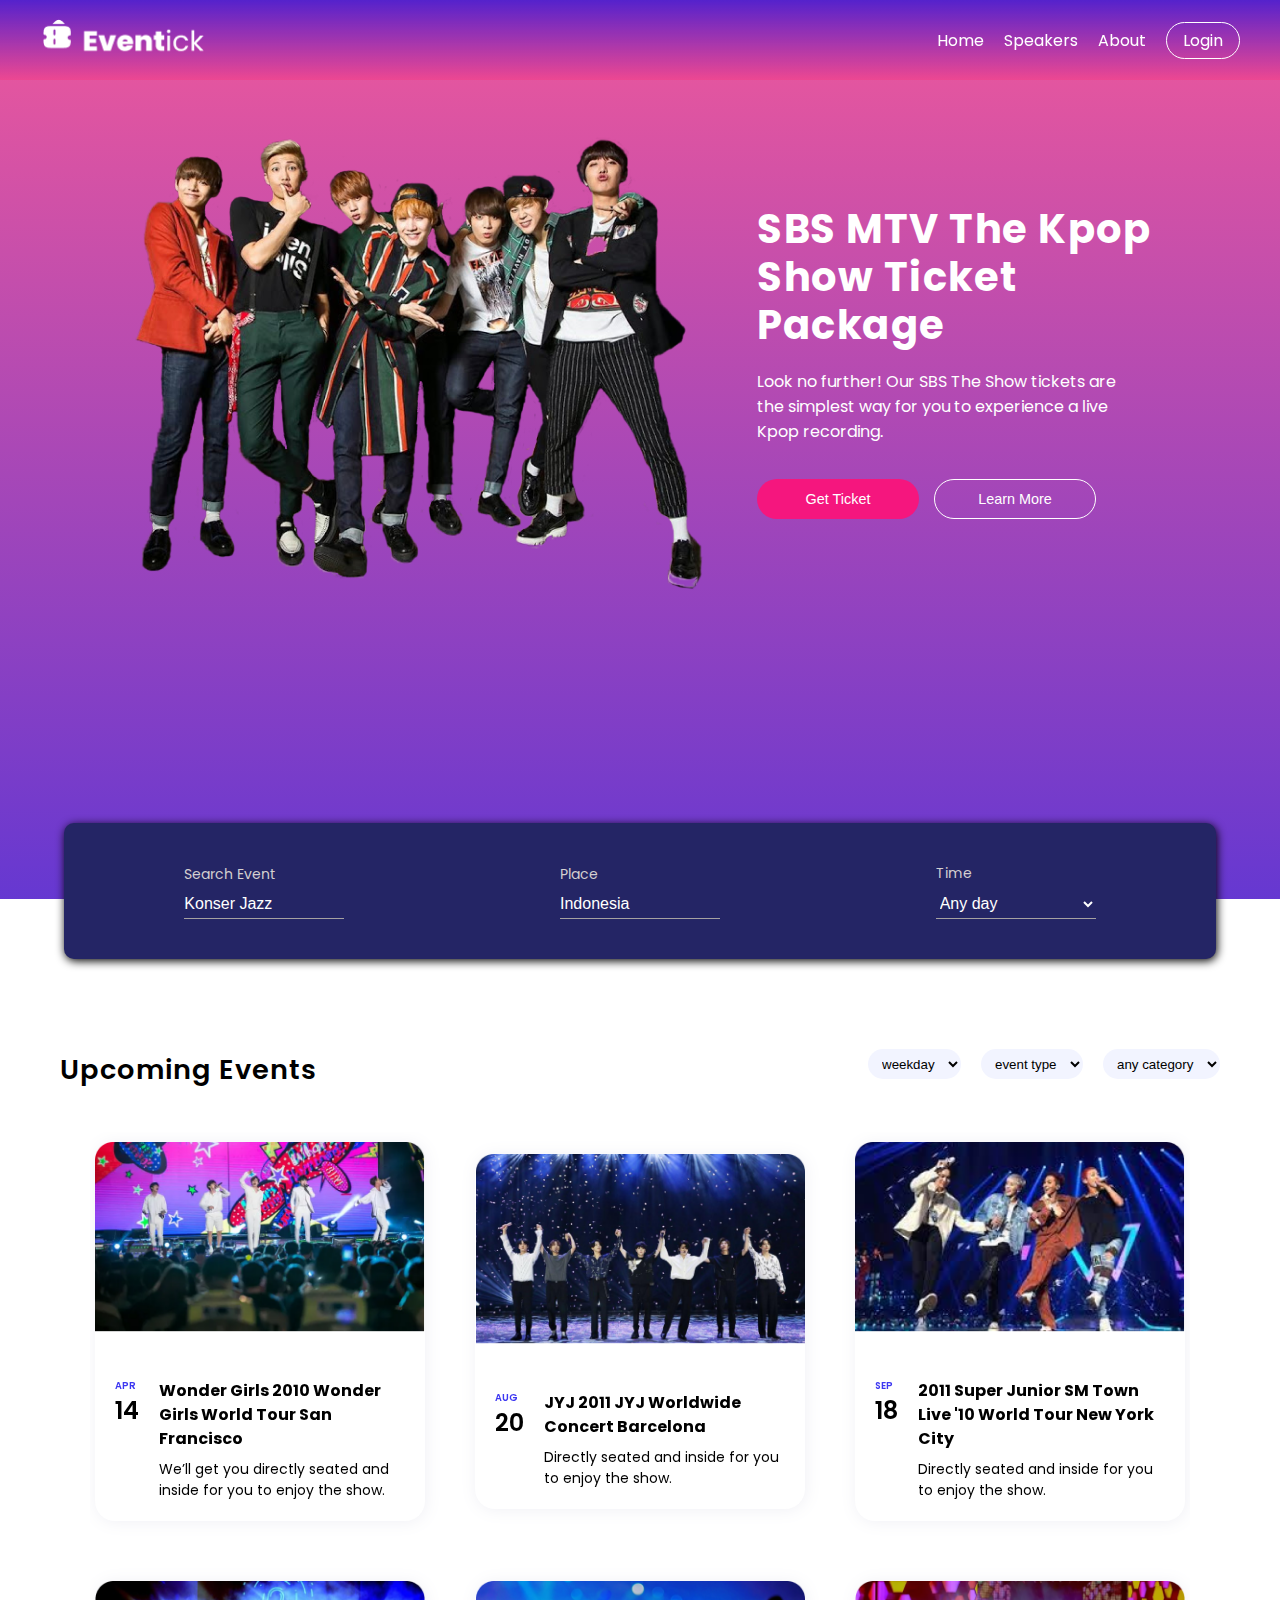
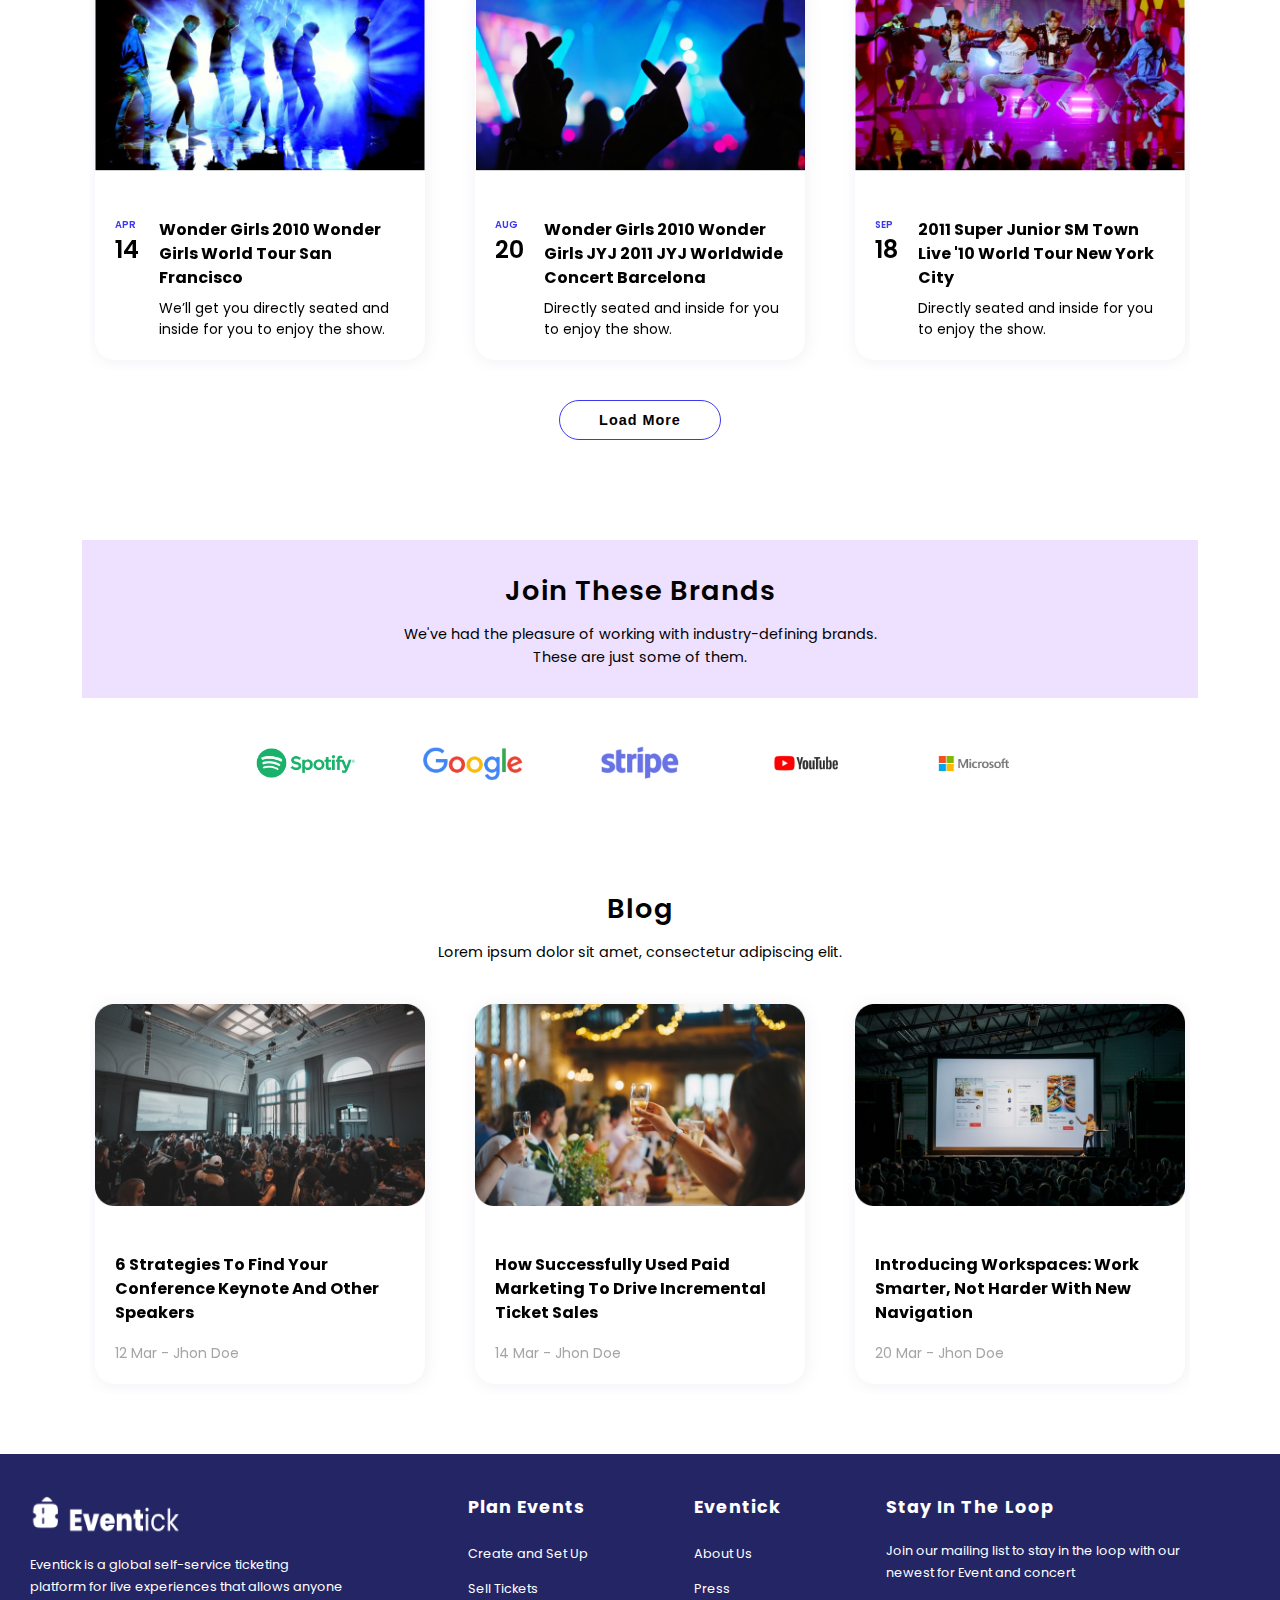
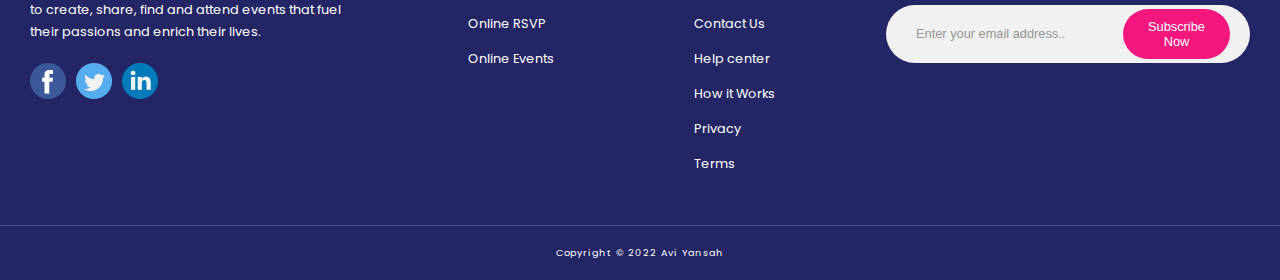
==== commit bd72cc6e: "responsive design for all the pages" ====
--- a/index.html
+++ b/index.html
@@ -4,6 +4,12 @@
 <head>
     <meta charset="UTF-8">
     <meta name="viewport" content="width=device-width, initial-scale=1.0">
+
+    <link rel="preconnect" href="https://fonts.googleapis.com">
+    <link rel="preconnect" href="https://fonts.gstatic.com" crossorigin>
+    <link href="https://fonts.googleapis.com/css2?family=Poppins:wght@300;400;500;700;800&display=swap"
+        rel="stylesheet">
+
     <link rel="stylesheet" href="./assets/css/index.css">
     <title>Eventick</title>
 </head>
@@ -13,15 +19,18 @@
     <header>
         <nav>
             <div class="logo">
-                <img src="./assets/imgs/eventick.png" alt="Eventick">
+                <a href="index.html"><img src="./assets/imgs/eventick.png" alt="Eventick"></a>
             </div>
             <div class="nav-menu">
-                <ul>
+                <ul id="menu">
                     <li><a href="index.html">Home</a></li>
                     <li><a href="speakers.html">Speakers</a></li>
                     <li><a href="about.html">About</a></li>
                     <li class="signup-button"><a href="login.html">Login</a></li>
                 </ul>
+            </div>
+            <div class="menu-icon" onclick="open_menu()">
+                <img src="assets/imgs/menu.png" alt="menu">
             </div>
         </nav>
         <div class="hero-section">
@@ -66,7 +75,7 @@
     <!--End Header-->
 
     <!--events section-->
-    <section class="events padding-left_right">
+    <section class="events padding">
         <div class="events-head">
             <h4 class="events-title section-title">
                 Upcoming Events
@@ -246,7 +255,7 @@
     <!--end brands section-->
 
     <!--blog section-->
-    <section class="blog padding-left_right">
+    <section class="blog padding">
         <div class="blog-heading">
             <h4 class="section-title">
                 Blog
@@ -304,7 +313,7 @@
         <div class="footer">
             <div class="footer-info">
                 <div class="footer-logo">
-                    <img src="/assets/imgs/eventick.png" alt="">
+                    <a href="index.html"><img src="/assets/imgs/eventick.png" alt=""></a>
                 </div>
                 <p class="footer-paragraph">
                     Eventick is a global self-service ticketing
@@ -342,7 +351,7 @@
                     Eventick
                 </h5>
                 <ul class="footer-menu_items">
-                    <li><a href="about.html">ABout Us</a></li>
+                    <li><a href="about.html">About Us</a></li>
                     <li><a href="#">Press</a></li>
                     <li><a href="#">Contact Us</a></li>
                     <li><a href="#">Help center</a></li>
@@ -371,6 +380,13 @@
         <p class="copyright">
             Copyright © 2022 Avi Yansah
         </p>
+
+
+        <script src="./assets/js/index.js">
+
+        </script>
+
+
     </footer>
     <!--end footer-->
 </body>
--- a/assets/css/index.css
+++ b/assets/css/index.css
@@ -3,13 +3,17 @@
   padding: 0;
   box-sizing: border-box;
 }
+
 :root {
   --primary-color: #f5167e;
   --secondary-color: #3d37f1;
   --color1: #242565;
 }
-.padding-left_right {
-  padding: 30px 60px;
+body {
+  font-family: "Poppins", sans-serif;
+}
+.padding {
+  padding: 60px;
 }
 @media (max-width: 1063px) {
   .padding-left_right {
@@ -17,7 +21,6 @@
   }
 }
 header {
-  padding: 20px 40px;
   background-image: linear-gradient(#ed4690e6, rgba(85, 34, 204, 0.9)),
     url("./imgs/bg1.png");
   background-position: center;
@@ -25,18 +28,22 @@
   background-size: cover;
   display: flex;
   flex-direction: column;
+  align-items: center;
+  width: 100%;
 }
 
 nav {
   display: flex;
   justify-content: space-between;
   align-items: center;
-}
-@media (max-width: 650px) {
-  .nav-menu {
-    display: none;
-  }
-}
+  position: fixed;
+  z-index: 99;
+  width: 100%;
+  height: 80px;
+  background: linear-gradient(rgba(85, 34, 204, 1), #ed4690e6);
+  padding: 10px 40px;
+}
+
 .nav-menu ul {
   display: flex;
   list-style: none;
@@ -52,9 +59,33 @@
   text-decoration: none;
   font-size: 1rem;
 }
+@media (max-width: 650px) {
+  .nav-menu {
+    position: relative;
+  }
+  .nav-menu ul {
+    display: none;
+    flex-direction: column;
+    justify-content: center;
+    align-items: center;
+    row-gap: 50px;
+    position: absolute;
+    background-color: #3d37f1;
+    width: 100vw;
+    height: 100vh;
+    right: 50%;
+    top: 50%;
+    transform: translate(50%, -5%);
+    z-index: 3;
+  }
+  .nav-menu ul li a {
+    font-size: 1.5rem;
+  }
+}
 .logo {
   width: 165px;
   height: 46px;
+  cursor: pointer;
 }
 .logo img {
   width: 100%;
@@ -68,13 +99,36 @@
   padding: 6px 16px;
   border-radius: 20px;
   background: transparent;
+  transition: 0.5s ease-in-out;
+}
+.signup-button a:hover {
+  background-color: var(--primary-color);
+}
+
+.menu-icon {
+  width: 35px;
+  height: 32px;
+  display: none;
+  border: 1px solid #ffffff;
+  border-radius: 5px;
+
+  cursor: pointer;
+}
+.menu-icon img {
+  width: 100%;
+  height: 100%;
+}
+@media (max-width: 650px) {
+  .menu-icon {
+    display: block;
+  }
 }
 
 .hero-section {
   display: flex;
   align-items: center;
   justify-content: center;
-  padding: 40px 0;
+  padding: 100px 0;
 }
 @media (max-width: 748px) {
   .hero-section {
@@ -85,7 +139,7 @@
 
 .hero-image {
   flex: 1;
-  padding: 10px;
+  padding: 20px;
 }
 /* @media (max-width: 900px) {
   .hero-image {
@@ -144,7 +198,18 @@
   border-radius: 20px;
   width: 162px;
   height: 40px;
-}
+  cursor: pointer;
+  transition: 0.5s ease-in-out;
+}
+
+.primary-button:hover {
+  background-color: var(--secondary-color);
+}
+.secondary-button:hover {
+  background-color: var(--secondary-color);
+  border: none;
+}
+
 .primary-button a,
 .secondary-button a {
   font-size: 0.9rem;
@@ -197,6 +262,9 @@
   min-width: 90%;
   box-shadow: 1px 2px 10px #000;
   margin: 20px auto;
+
+  position: relative;
+  bottom: -80px;
 }
 .box-title {
   color: #d4d0d0;
@@ -214,6 +282,7 @@
   padding: 5px 0;
   color: #fff;
   width: 160px;
+  cursor: pointer;
 }
 .box input::placeholder {
   color: #ffffff;
@@ -234,6 +303,7 @@
   align-items: center;
   row-gap: 30px;
   overflow: hidden;
+  padding-top: 150px;
 }
 @media (max-width: 450px) {
   .events {
@@ -261,6 +331,7 @@
   padding: 5px 10px;
   background-color: #f2f4ff;
   border: none;
+  cursor: pointer;
 }
 
 .filter select input {
@@ -355,6 +426,10 @@
   text-transform: capitalize;
   letter-spacing: 1px;
   font-weight: 550;
+  transition: 0.5 ease-in-out;
+}
+.load-more_btn:hover a {
+  color: #ffffff;
 }
 
 /*brands*/
@@ -486,6 +561,7 @@
   width: 36px;
   height: 36px;
   margin-right: 10px;
+  cursor: pointer;
 }
 .icon:last-child {
   margin-right: 0;
@@ -549,11 +625,16 @@
   background-color: var(--primary-color);
   border: none;
   border-radius: 50px;
+  cursor: pointer;
+  transition: 0.5s ease-in-out;
 }
 .subscribe-button a {
   font-size: 0.8rem;
   color: #ffffff;
   text-decoration: none;
+}
+.subscribe-button:hover {
+  background-color: var(--secondary-color);
 }
 @media (max-width: 900px) {
   .logo,
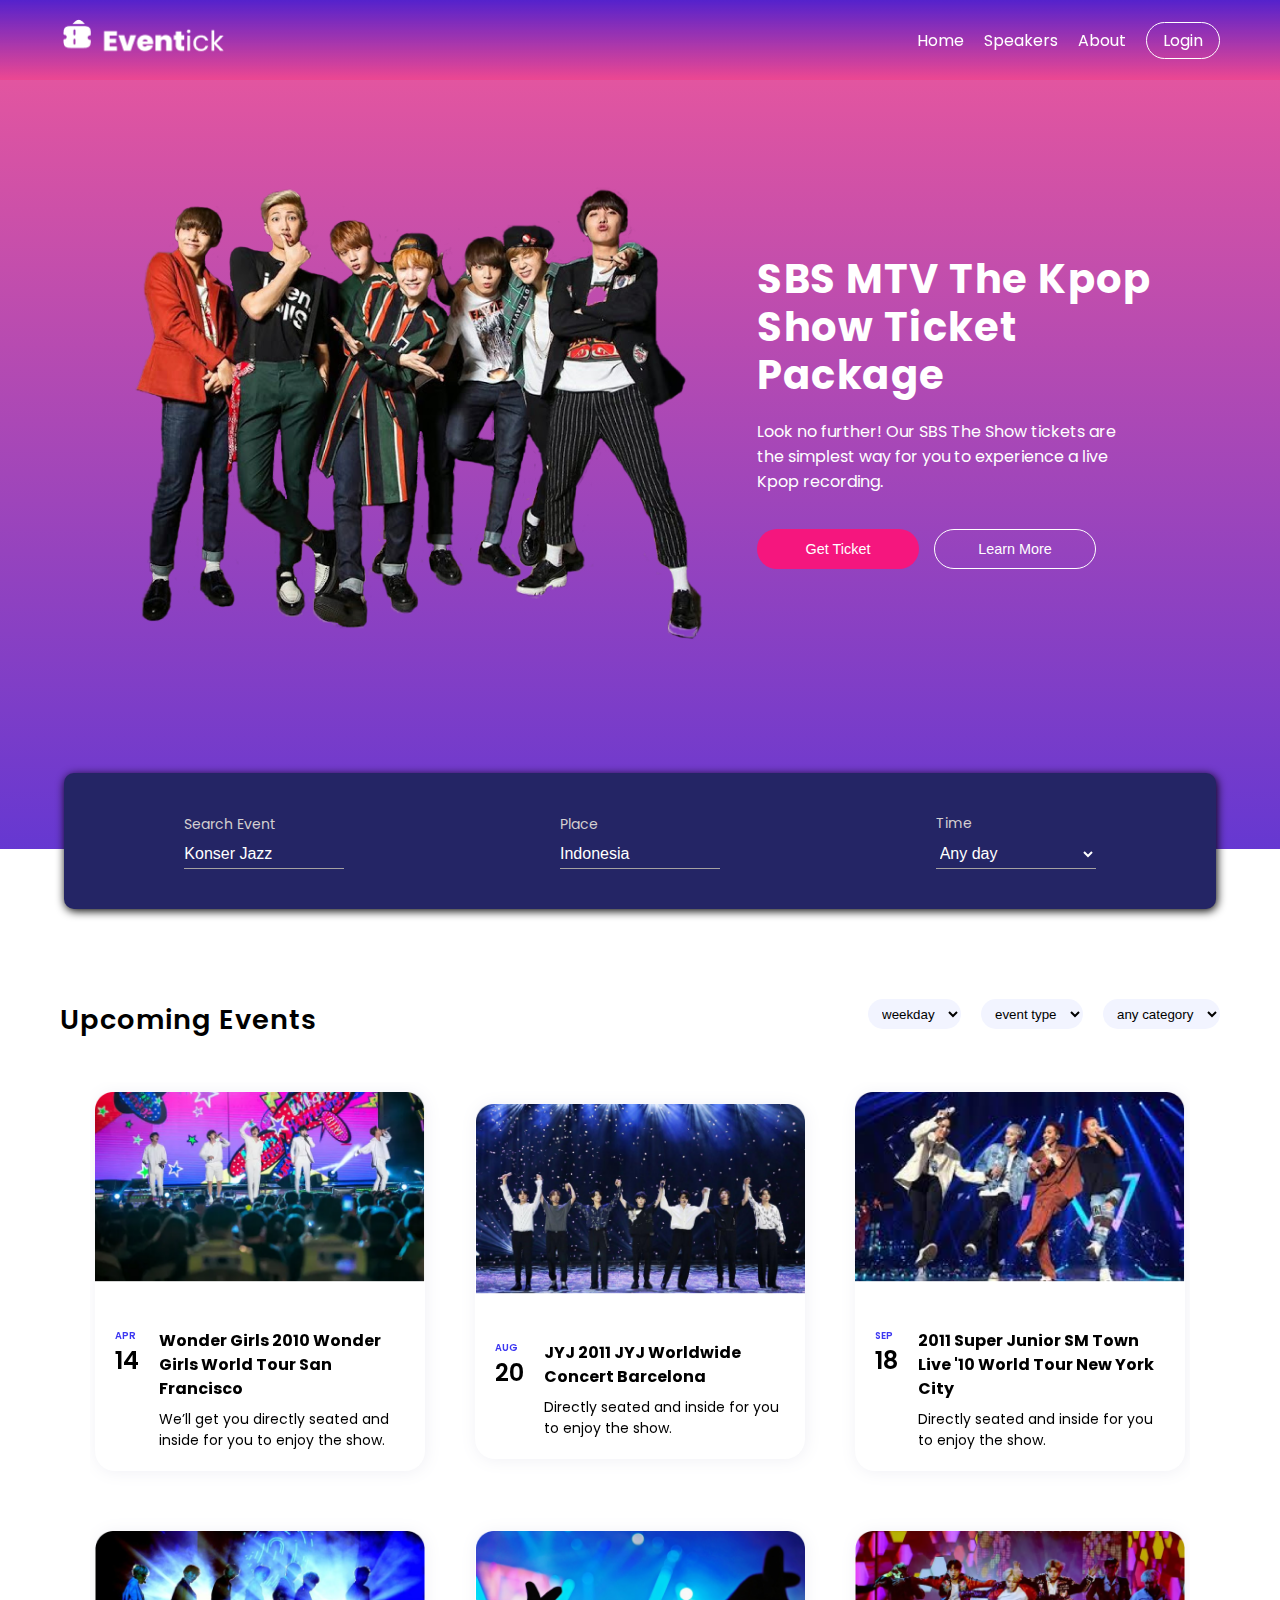
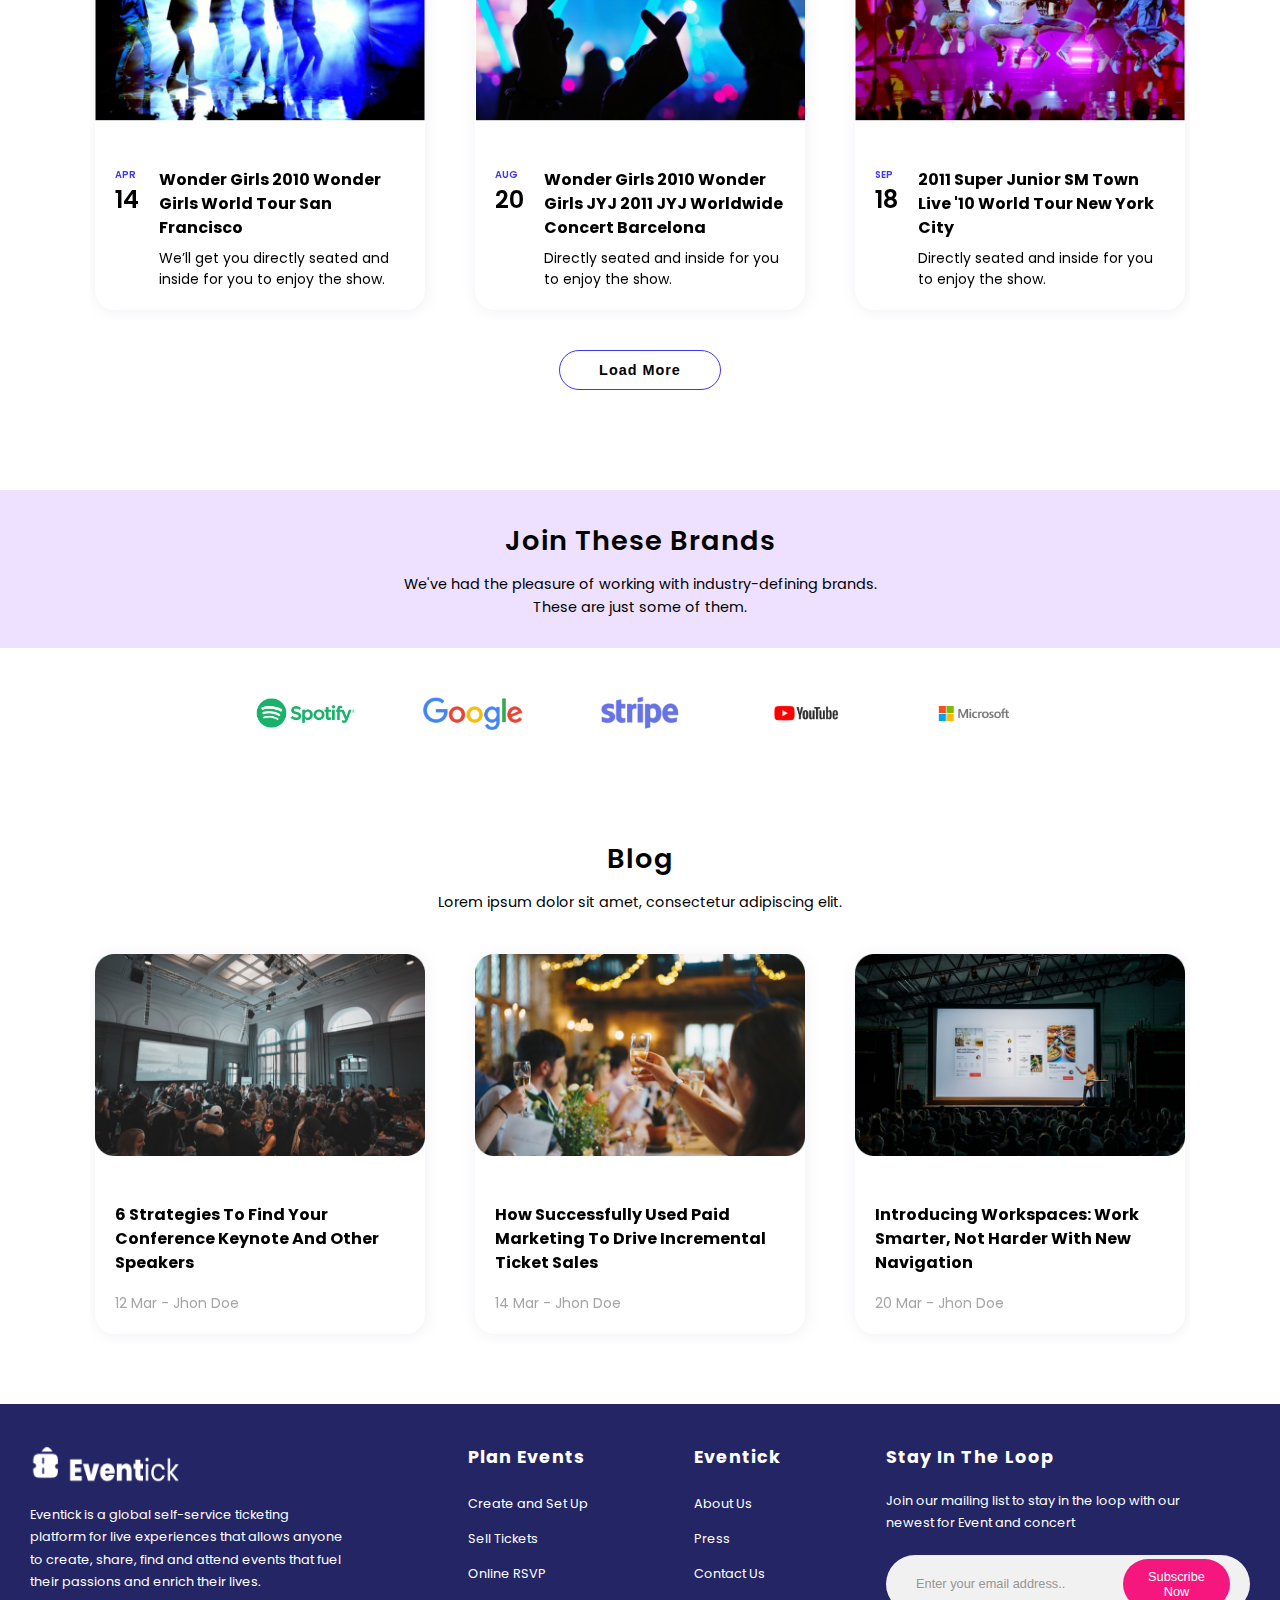
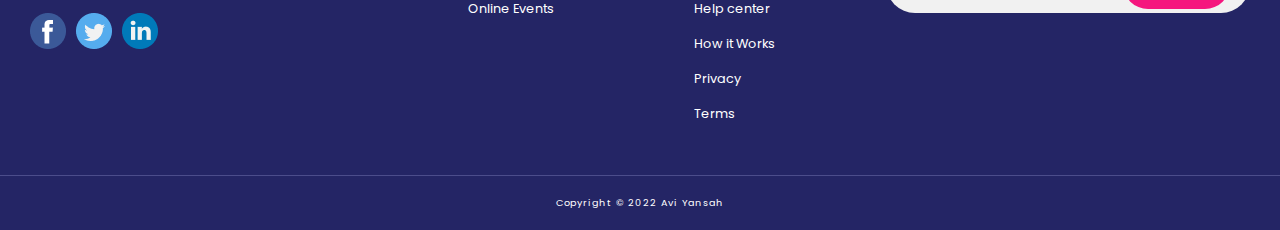
==== commit e54a2f74: "update home page" ====
--- a/index.html
+++ b/index.html
@@ -7,8 +7,7 @@
 
     <link rel="preconnect" href="https://fonts.googleapis.com">
     <link rel="preconnect" href="https://fonts.gstatic.com" crossorigin>
-    <link href="https://fonts.googleapis.com/css2?family=Poppins:wght@300;400;500;700;800&display=swap"
-        rel="stylesheet">
+    <link href="https://fonts.googleapis.com/css2?family=Poppins:wght@300;400;500;700;800&display=swap" rel="stylesheet">
 
     <link rel="stylesheet" href="./assets/css/index.css">
     <title>Eventick</title>
@@ -26,7 +25,7 @@
                     <li><a href="index.html">Home</a></li>
                     <li><a href="speakers.html">Speakers</a></li>
                     <li><a href="about.html">About</a></li>
-                    <li class="signup-button"><a href="login.html">Login</a></li>
+                    <li class="login-button"><a href="login.html">Login</a></li>
                 </ul>
             </div>
             <div class="menu-icon" onclick="open_menu()">
--- a/assets/css/index.css
+++ b/assets/css/index.css
@@ -41,7 +41,12 @@
   width: 100%;
   height: 80px;
   background: linear-gradient(rgba(85, 34, 204, 1), #ed4690e6);
-  padding: 10px 40px;
+  padding: 10px 60px;
+}
+@media (max-width:650px){
+  nav{
+    padding: 10px 30px;
+  }
 }
 
 .nav-menu ul {
@@ -92,7 +97,7 @@
   height: 100%;
   object-fit: fill;
 }
-.signup-button a {
+.login-button a {
   width: 113px;
   width: 41px;
   border: 1px solid #ffffff;
@@ -101,7 +106,7 @@
   background: transparent;
   transition: 0.5s ease-in-out;
 }
-.signup-button a:hover {
+.login-button a:hover {
   background-color: var(--primary-color);
 }
 
@@ -128,11 +133,11 @@
   display: flex;
   align-items: center;
   justify-content: center;
-  padding: 100px 0;
+  padding: 150px 0 0 0;
 }
 @media (max-width: 748px) {
   .hero-section {
-    flex-direction: column;
+    flex-direction: column-reverse;
     row-gap: 40px;
   }
 }
@@ -170,6 +175,7 @@
   line-height: 3rem;
   letter-spacing: 1.5px;
 }
+
 .hero-paragraph {
   font-size: 1.125;
   margin: 20px 0;
@@ -245,6 +251,14 @@
   .secondary-button a {
     font-size: 0.8rem;
     padding: 8px 28px;
+  }
+}
+@media (max-width: 330px){
+  .hero-title{
+    font-size: 1.9rem;
+  }
+  .hero-paragraph{
+    font-size: .9rem;
   }
 }
 .search-box {
@@ -305,9 +319,10 @@
   overflow: hidden;
   padding-top: 150px;
 }
-@media (max-width: 450px) {
+
+@media (max-width: 520px) {
   .events {
-    padding: 20px 15px;
+    padding: 100px 15px 0 15px;
   }
 }
 
@@ -439,12 +454,12 @@
   flex-direction: column;
   align-items: center;
   row-gap: 40px;
-  padding: 40px 20px;
+  padding: 40px 0;
 }
 
 .brands-background {
   background-color: #eee1ff;
-  width: 90%;
+  width: 100%;
   text-align: center;
   padding: 30px;
 }
@@ -486,9 +501,9 @@
   flex-direction: column;
   align-items: center;
 }
-@media (max-width: 450px) {
+@media (max-width: 520px) {
   .blog {
-    padding: 20px 15px;
+    padding: 60px 15px;
   }
 }
 
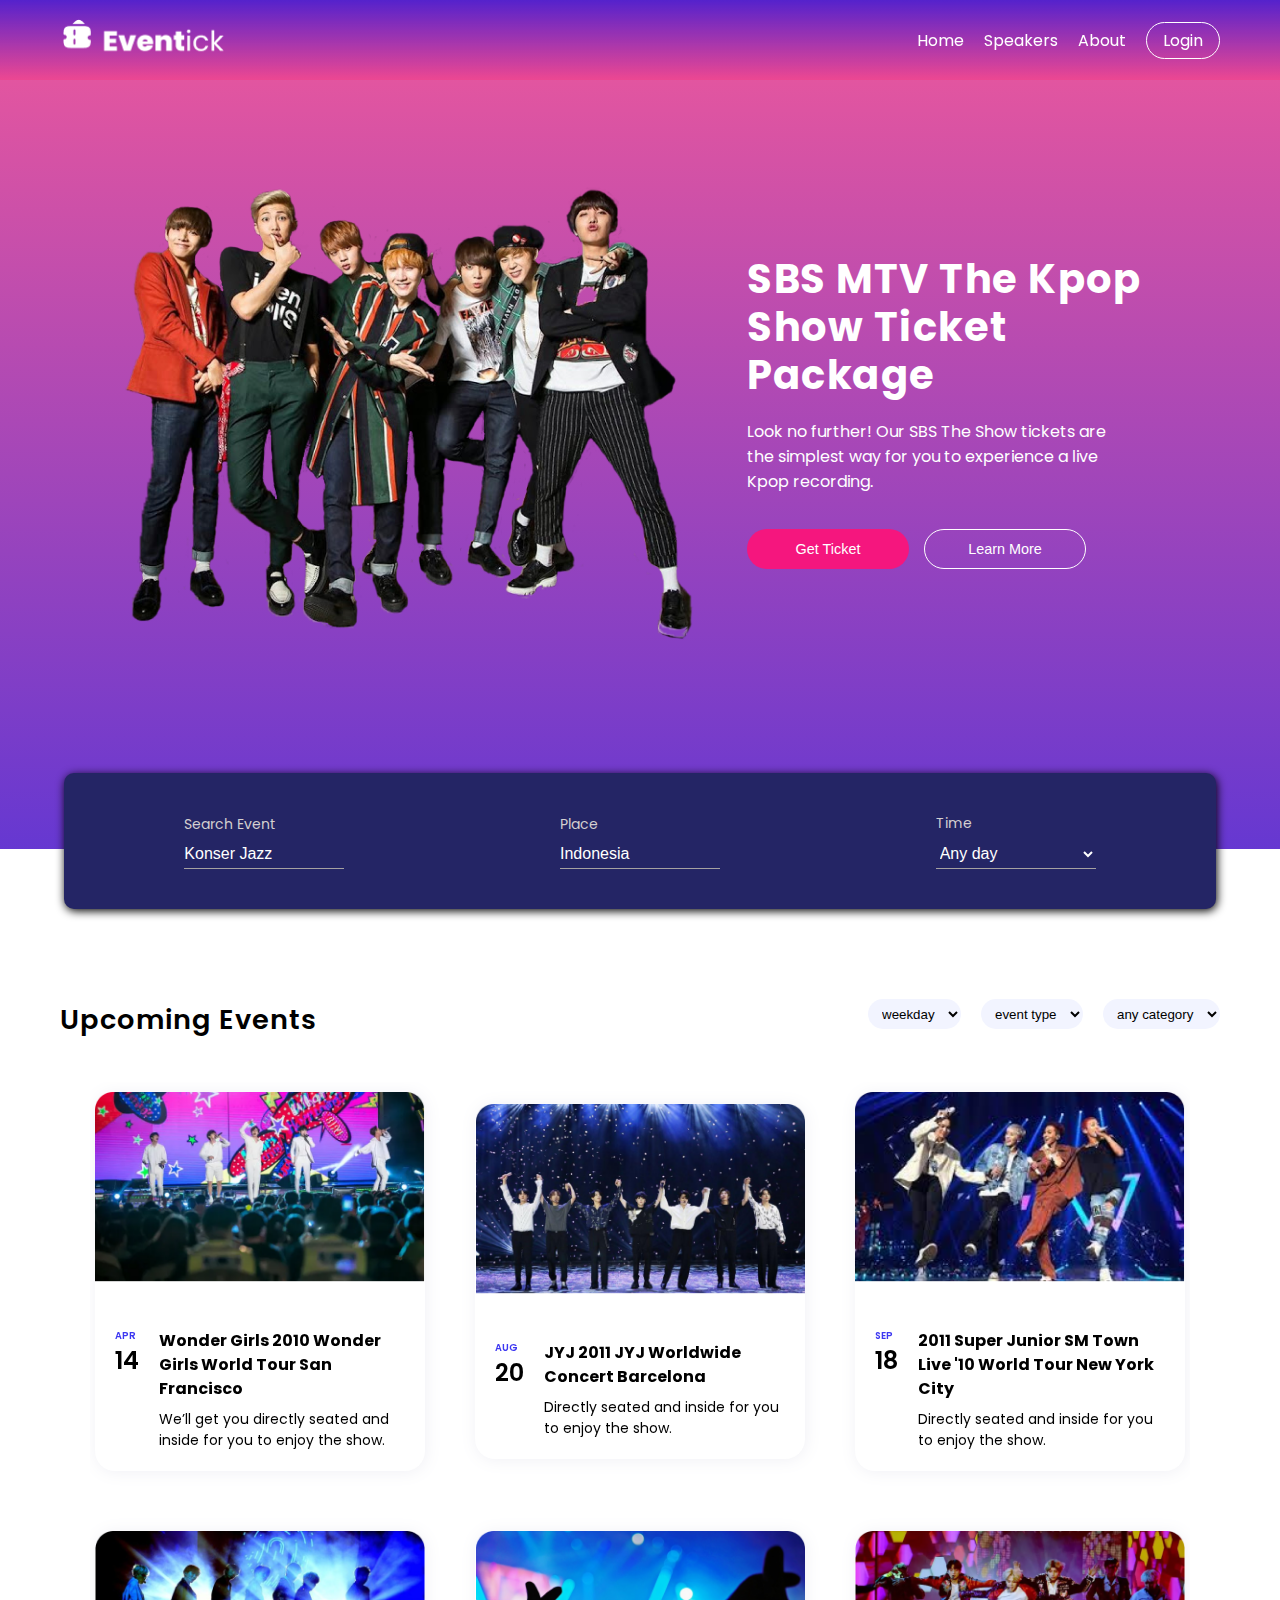
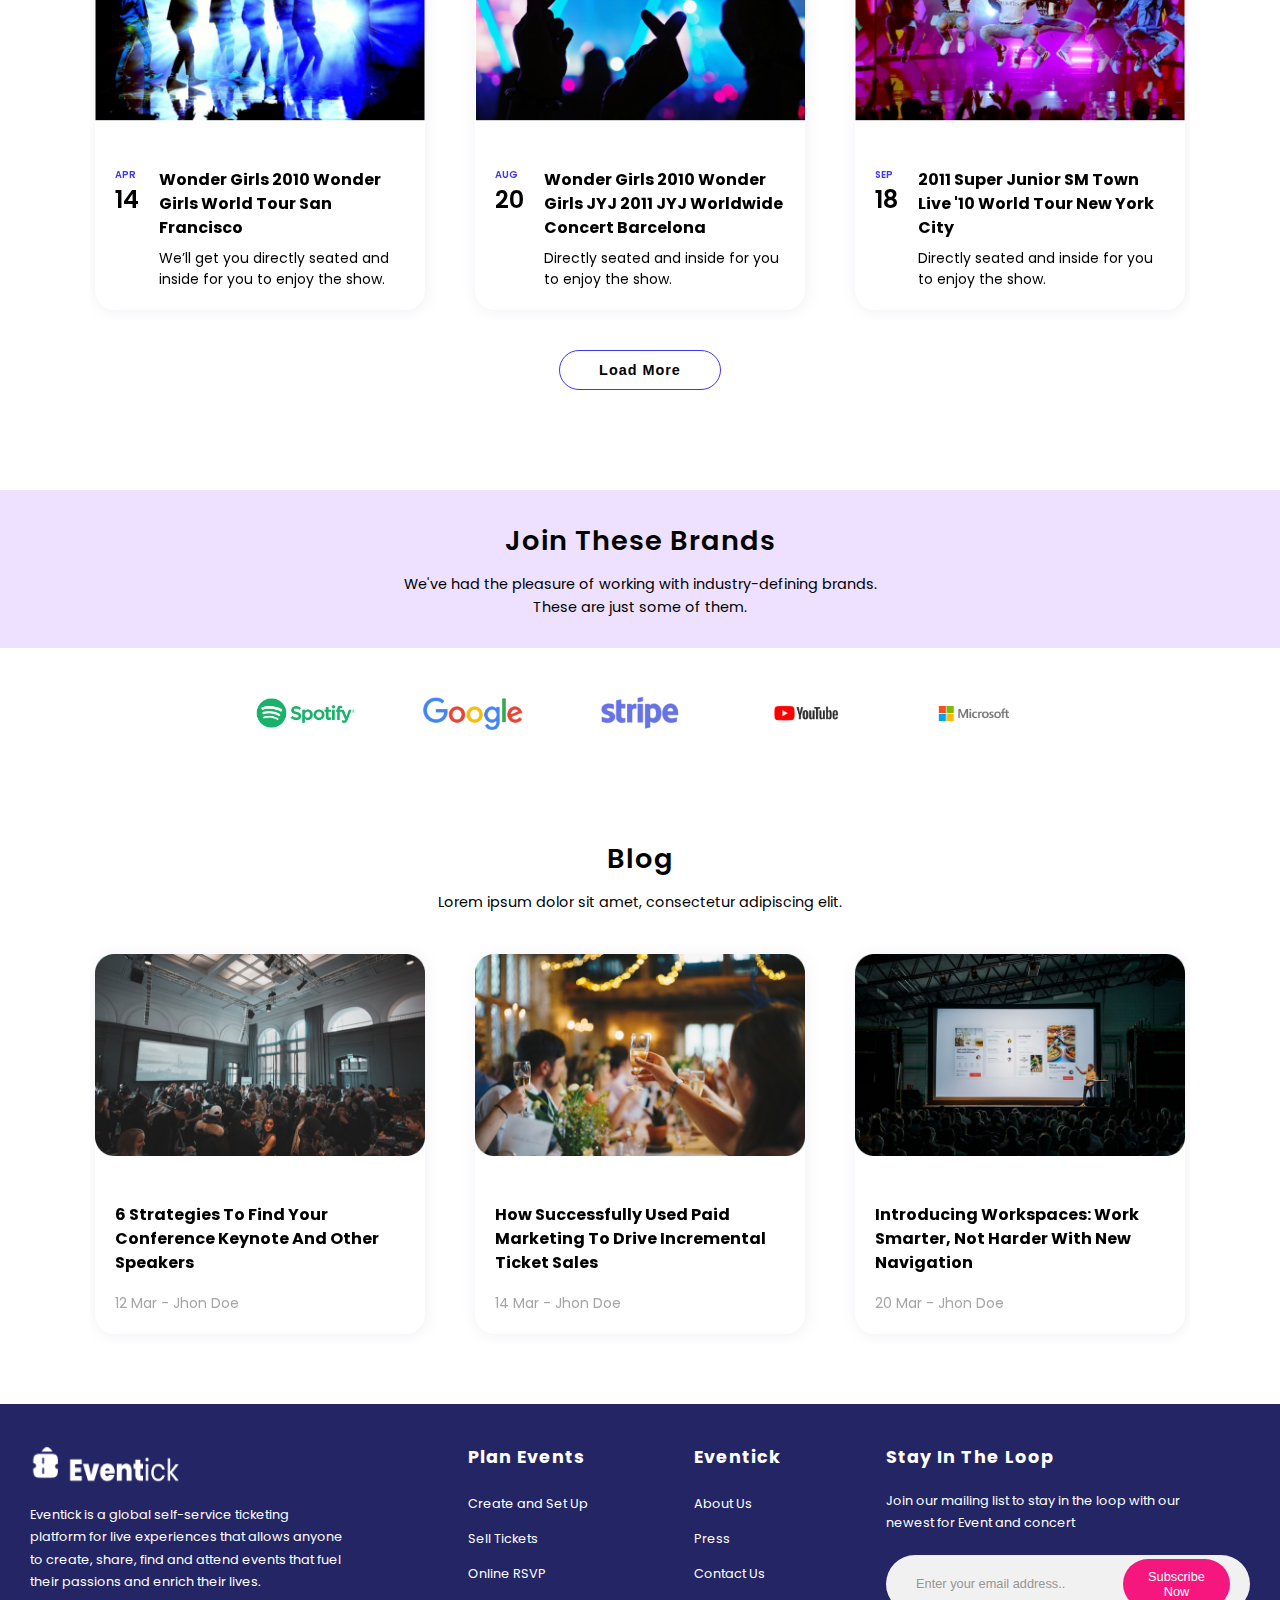
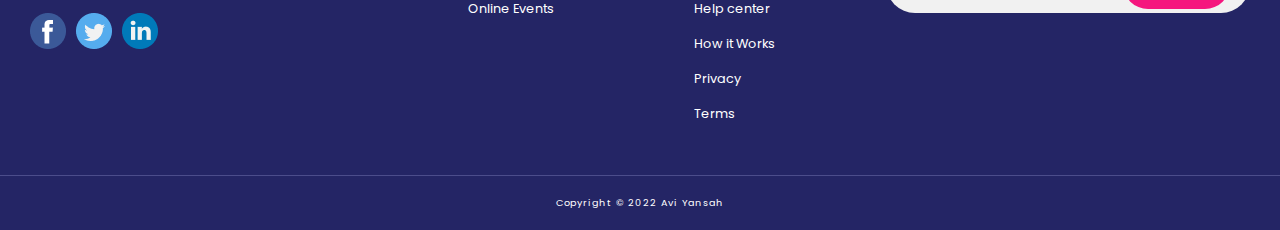
==== commit a9db8afd: "update" ====
--- a/index.html
+++ b/index.html
@@ -7,7 +7,8 @@
 
     <link rel="preconnect" href="https://fonts.googleapis.com">
     <link rel="preconnect" href="https://fonts.gstatic.com" crossorigin>
-    <link href="https://fonts.googleapis.com/css2?family=Poppins:wght@300;400;500;700;800&display=swap" rel="stylesheet">
+    <link href="https://fonts.googleapis.com/css2?family=Poppins:wght@300;400;500;700;800&display=swap"
+        rel="stylesheet">
 
     <link rel="stylesheet" href="./assets/css/index.css">
     <title>Eventick</title>
@@ -234,19 +235,19 @@
         </div>
         <div class="brands-list">
             <div class="brand-logo">
-                <img src="/assets/imgs/spotify.png" alt="">
-            </div>
-            <div class="brand-logo">
-                <img src="/assets/imgs/google.png" alt="">
-            </div>
-            <div class="brand-logo">
-                <img src="/assets/imgs/stripe.png" alt="">
-            </div>
-            <div class="brand-logo">
-                <img src="/assets/imgs/youtube.png" alt="">
-            </div>
-            <div class="brand-logo">
-                <img src="/assets/imgs/microsoft.png" alt="">
+                <img src="/assets/imgs/spotify.png" alt="spotify">
+            </div>
+            <div class="brand-logo">
+                <img src="/assets/imgs/google.png" alt="google">
+            </div>
+            <div class="brand-logo">
+                <img src="/assets/imgs/stripe.png" alt="stripe">
+            </div>
+            <div class="brand-logo">
+                <img src="/assets/imgs/youtube.png" alt="youtube">
+            </div>
+            <div class="brand-logo">
+                <img src="/assets/imgs/microsoft.png" alt="microsoft">
             </div>
         </div>
 
@@ -266,7 +267,7 @@
         <div class="grid-list">
             <div class="card">
                 <div class="card-image">
-                    <img src="/assets/imgs/blog1.png" alt="">
+                    <img src="/assets/imgs/blog1.png" alt="blog1">
                 </div>
                 <div class="blog-card-content">
                     <h5 class="card-title">
@@ -279,7 +280,7 @@
             </div>
             <div class="card">
                 <div class="card-image">
-                    <img src="/assets/imgs/blog2.png" alt="">
+                    <img src="/assets/imgs/blog2.png" alt="blog2">
                 </div>
                 <div class="blog-card-content">
                     <h5 class="card-title">
@@ -292,7 +293,7 @@
             </div>
             <div class="card">
                 <div class="card-image">
-                    <img src="/assets/imgs/blog3.png" alt="">
+                    <img src="/assets/imgs/blog3.png" alt="blog3">
                 </div>
                 <div class="blog-card-content">
                     <h5 class="card-title">
@@ -312,7 +313,7 @@
         <div class="footer">
             <div class="footer-info">
                 <div class="footer-logo">
-                    <a href="index.html"><img src="/assets/imgs/eventick.png" alt=""></a>
+                    <a href="index.html"><img src="./assets/imgs/eventick.png" alt="logo"></a>
                 </div>
                 <p class="footer-paragraph">
                     Eventick is a global self-service ticketing
@@ -322,13 +323,13 @@
                 </p>
                 <div class="social-media_icons">
                     <div class="icon">
-                        <img src="/assets/imgs/facebook.png" alt="">
+                        <img src="/assets/imgs/facebook.png" alt="facebook">
                     </div>
                     <div class="icon">
-                        <img src="/assets/imgs/twitter.png" alt="">
+                        <img src="/assets/imgs/twitter.png" alt="twitter">
                     </div>
                     <div class="icon">
-                        <img src="/assets/imgs/linkedin.png" alt="">
+                        <img src="/assets/imgs/linkedin.png" alt="linkedin">
                     </div>
                 </div>
             </div>
--- a/assets/css/index.css
+++ b/assets/css/index.css
@@ -21,7 +21,7 @@
   }
 }
 header {
-  background-image: linear-gradient(#ed4690e6, rgba(85, 34, 204, 0.9)),
+  background: linear-gradient(#ed4690e6, rgba(85, 34, 204, 0.9)),
     url("./imgs/bg1.png");
   background-position: center;
   background-repeat: no-repeat;
@@ -43,8 +43,8 @@
   background: linear-gradient(rgba(85, 34, 204, 1), #ed4690e6);
   padding: 10px 60px;
 }
-@media (max-width:650px){
-  nav{
+@media (max-width: 650px) {
+  nav {
     padding: 10px 30px;
   }
 }
@@ -63,7 +63,12 @@
   color: #fff;
   text-decoration: none;
   font-size: 1rem;
-}
+  transition: 0.5s ease-in-out;
+}
+.nav-menu ul li a:hover {
+  color: var(--secondary-color);
+}
+
 @media (max-width: 650px) {
   .nav-menu {
     position: relative;
@@ -133,7 +138,8 @@
   display: flex;
   align-items: center;
   justify-content: center;
-  padding: 150px 0 0 0;
+  padding: 150px 40px 0 40px;
+  column-gap: 20px;
 }
 @media (max-width: 748px) {
   .hero-section {
@@ -144,7 +150,7 @@
 
 .hero-image {
   flex: 1;
-  padding: 20px;
+  padding: 20px 0;
 }
 /* @media (max-width: 900px) {
   .hero-image {
@@ -253,12 +259,12 @@
     padding: 8px 28px;
   }
 }
-@media (max-width: 330px){
-  .hero-title{
+@media (max-width: 330px) {
+  .hero-title {
     font-size: 1.9rem;
   }
-  .hero-paragraph{
-    font-size: .9rem;
+  .hero-paragraph {
+    font-size: 0.9rem;
   }
 }
 .search-box {
